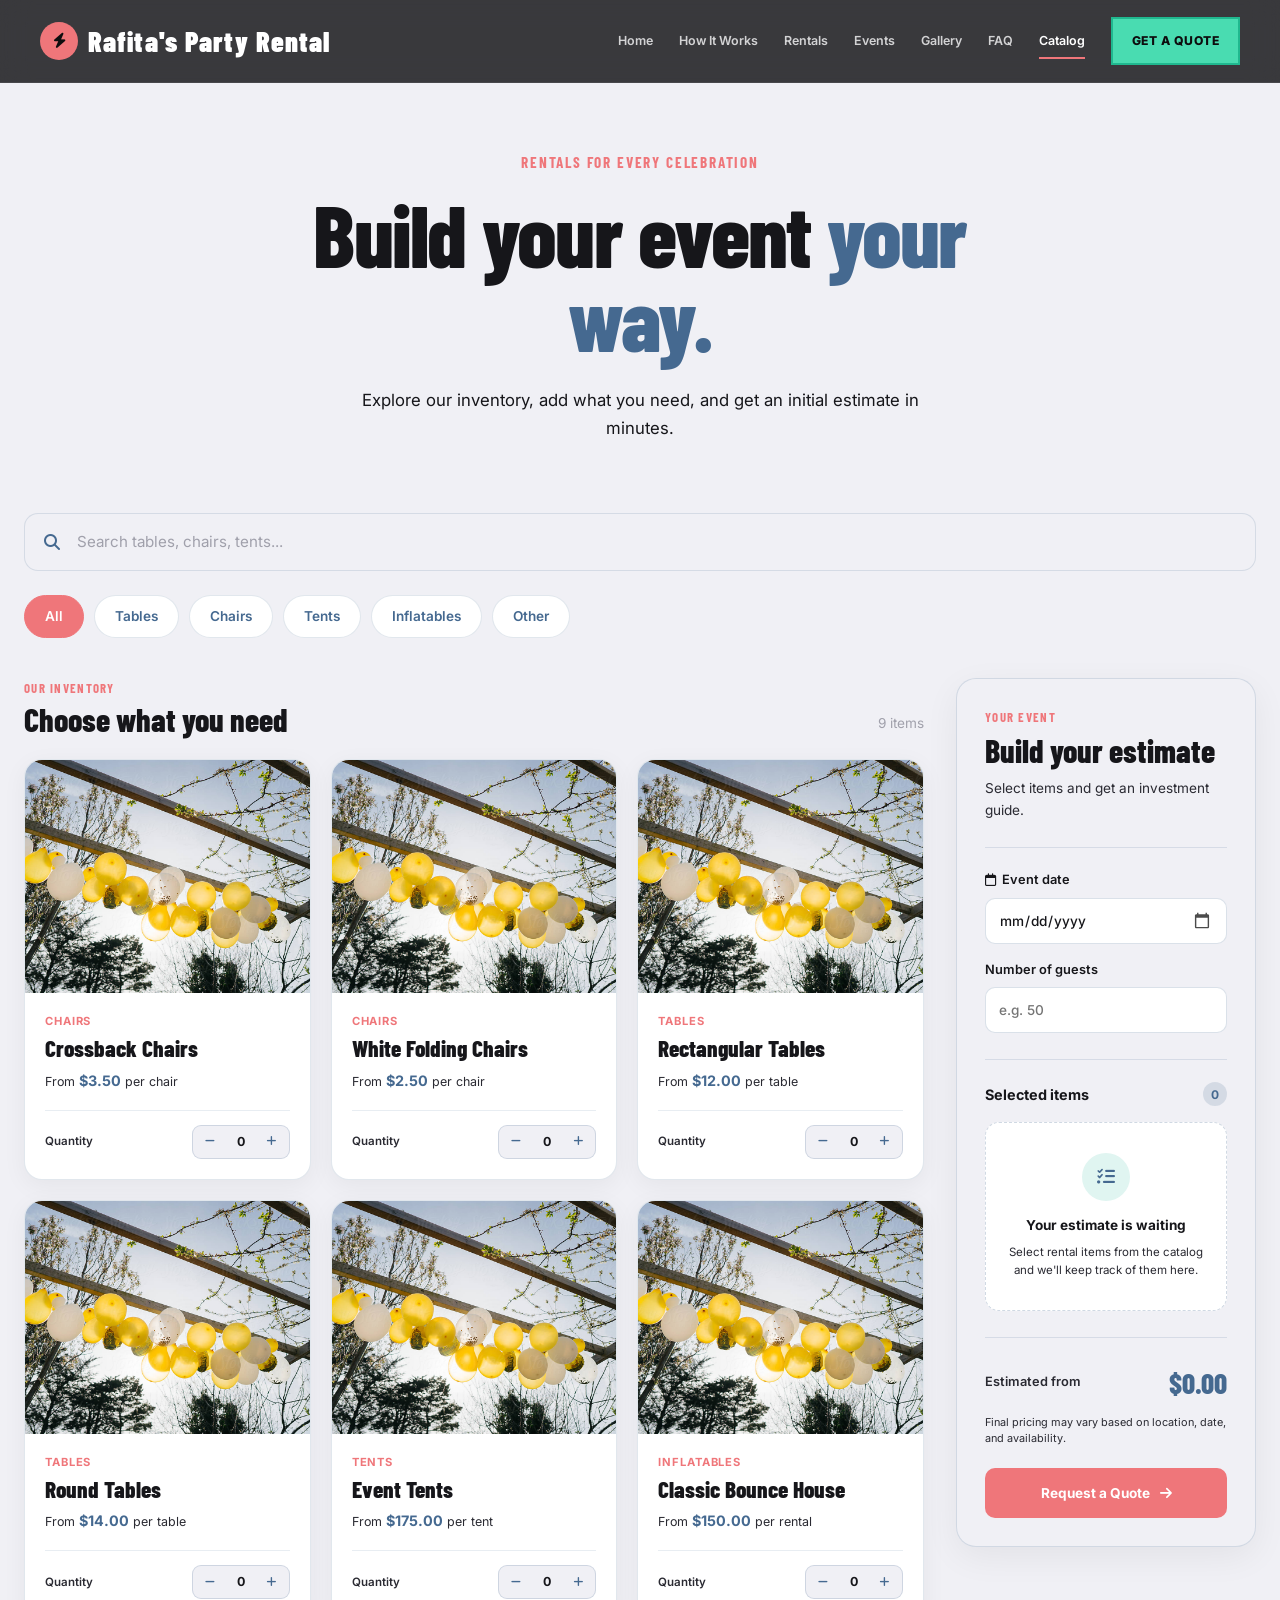
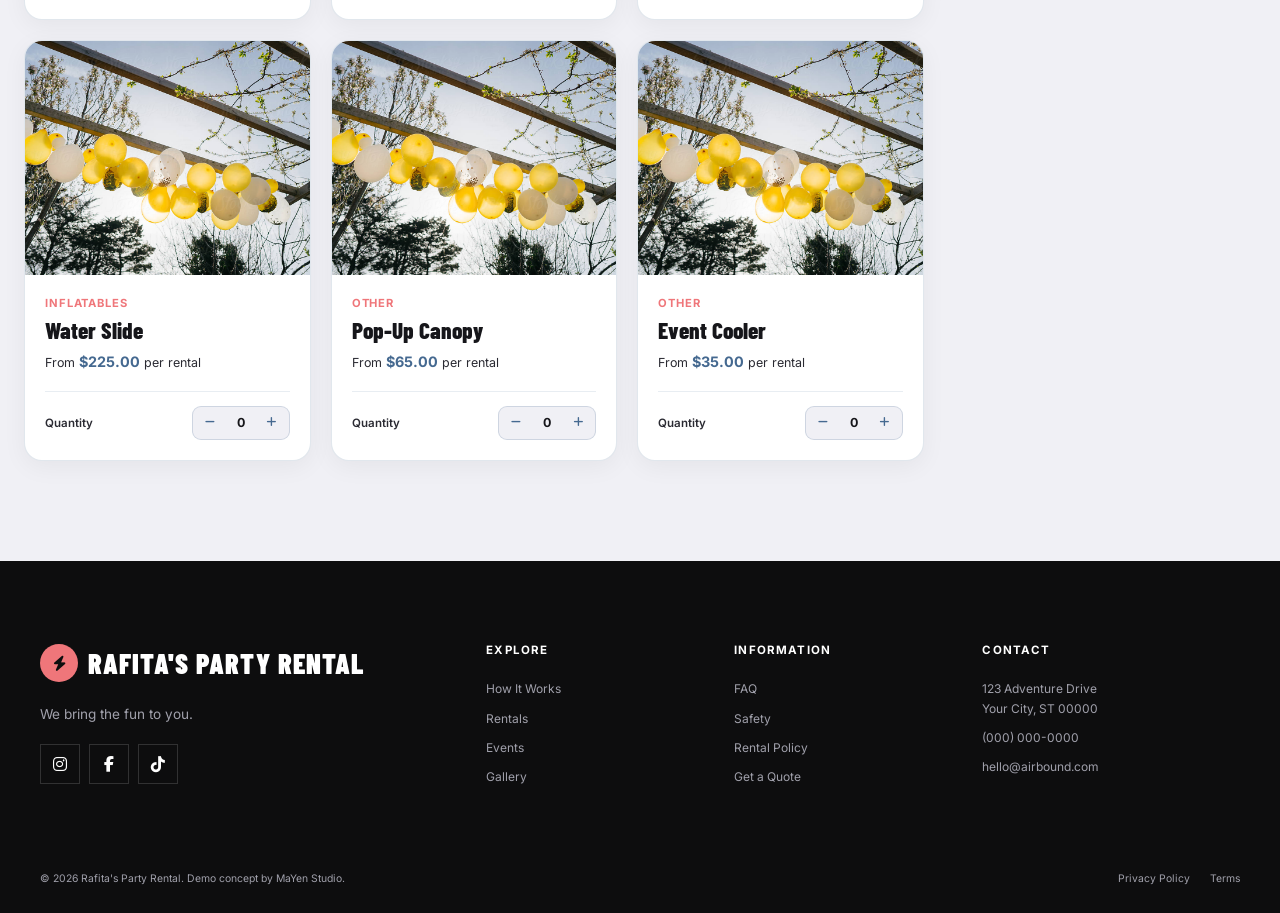
==== catalog.html @ 540e4ac9 "Agregado Paginas de productos" ====
<!DOCTYPE html>
<html lang="en">

<head>

    <meta charset="UTF-8">

    <meta
        name="viewport"
        content="width=device-width, initial-scale=1.0"
    >

    <meta
        name="description"
        content="Explore Rafita's Party Rental catalog of tables, chairs, tents, inflatables and more for your next event."
    >

    <title>Catalog | Rafita's Party Rental</title>


    <!-- ================================
         CSS
    ================================= -->

    <link
        rel="stylesheet"
        href="public/css/styles - copia (2).css"
    >


    <!-- ================================
         FONT AWESOME
    ================================= -->

    <link
        rel="stylesheet"
        href="https://cdnjs.cloudflare.com/ajax/libs/font-awesome/6.5.2/css/all.min.css"
    >


    <!-- ================================
         GOOGLE FONTS
    ================================= -->

    <link
        rel="preconnect"
        href="https://fonts.googleapis.com"
    >

    <link
        rel="preconnect"
        href="https://fonts.googleapis.com"
        crossorigin
    >

    <link
        href="https://fonts.googleapis.com/css2?family=Barlow+Condensed:wght@400;500;600;700;800;900&family=Inter:wght@400;500;600;700&display=swap"
        rel="stylesheet"
    >

    <link
        rel="icon"
        href="public/img/image.png"
        type="image/x-icon"
    >

</head>


<body>


    <!-- =====================================================
         NAVBAR
    ====================================================== -->

    <header
        class="navbar"
        id="navbar"
    >

        <div class="navbar-container">


            <!-- LOGO -->

            <a
                href="index.html"
                class="logo"
            >

                <span class="logo-icon">

                    <i class="fa-solid fa-bolt"></i>

                </span>

                <span class="logo-text">

                    Rafita's Party Rental

                </span>

            </a>


            <!-- DESKTOP NAVIGATION -->

            <nav class="desktop-nav">

                <a href="index.html#home">
                    Home
                </a>

                <a href="index.html#how-it-works">
                    How It Works
                </a>

                <a href="index.html#rentals">
                    Rentals
                </a>

                <a href="index.html#events">
                    Events
                </a>

                <a href="index.html#gallery">
                    Gallery
                </a>

                <a href="index.html#faq">
                    FAQ
                </a>

                <a
                    href="catalog.html"
                    class="active"
                >
                    Catalog
                </a>

                <a
                    href="index.html#quote"
                    class="nav-button"
                >
                    Get a Quote
                </a>

            </nav>


            <!-- MOBILE MENU BUTTON -->

            <button
                class="mobile-menu-button"
                id="mobile-menu-button"
                aria-label="Open menu"
                aria-expanded="false"
            >

                <i class="fa-solid fa-bars"></i>

            </button>

        </div>


        <!-- MOBILE NAVIGATION -->

        <nav
            class="mobile-nav"
            id="mobile-nav"
        >

            <a href="index.html#home">
                Home
            </a>

            <a href="index.html#how-it-works">
                How It Works
            </a>

            <a href="index.html#rentals">
                Rentals
            </a>

            <a href="index.html#events">
                Events
            </a>

            <a href="index.html#gallery">
                Gallery
            </a>

            <a href="index.html#faq">
                FAQ
            </a>

            <a
                href="catalog.html"
                class="active"
            >
                Catalog
            </a>

            <a
                href="index.html#quote"
                class="nav-button"
            >
                Get a Quote
            </a>

        </nav>

    </header>



    <!-- =====================================================
         MAIN CONTENT
    ====================================================== -->

    <main id="main-content">


        <!-- =================================================
             CATALOG
        ================================================== -->

        <section
            class="catalog-section"
            id="catalog"
        >

            <!-- =================================================
                CATALOG HERO
            ================================================== -->

            <div class="catalog-hero">

                <span class="catalog-eyebrow">
                    Rentals for every celebration
                </span>

                <h1>
                    Build your event
                    <em>your way.</em>
                </h1>

                <p>
                    Explore our inventory, add what you need,
                    and get an initial estimate in minutes.
                </p>

            </div>


            <!-- =================================================
                CATALOG CONTENT
            ================================================== -->

            <div class="catalog-container">
            <!-- =================================================
                CATALOG CONTROLS
            ================================================== -->

            <div class="catalog-controls">

                <!-- Search -->
                <div class="catalog-search">
                    <i class="fa-solid fa-magnifying-glass" aria-hidden="true"></i>

                    <input
                        type="search"
                        id="catalog-search"
                        placeholder="Search tables, chairs, tents..."
                        aria-label="Search rental items"
                    >
                </div>


                <!-- Categories -->
                <div class="catalog-categories" aria-label="Rental categories">

                    <button
                        type="button"
                        class="category-button active"
                        data-category="all"
                    >
                        All
                    </button>

                    <button
                        type="button"
                        class="category-button"
                        data-category="tables"
                    >
                        Tables
                    </button>

                    <button
                        type="button"
                        class="category-button"
                        data-category="chairs"
                    >
                        Chairs
                    </button>

                    <button
                        type="button"
                        class="category-button"
                        data-category="tents"
                    >
                        Tents
                    </button>

                    <button
                        type="button"
                        class="category-button"
                        data-category="inflatables"
                    >
                        Inflatables
                    </button>

                    <button
                        type="button"
                        class="category-button"
                        data-category="other"
                    >
                        Other
                    </button>

                </div>

            </div>

            <!-- =================================================
                CATALOG LAYOUT
            ================================================== -->

            <div class="catalog-layout">

                <!-- Product Area -->
                <div class="catalog-products">

                    <div class="products-header">
                        <div>
                            <span class="products-eyebrow">Our inventory</span>
                            <h2>Choose what you need</h2>
                        </div>

                        <span class="products-count">12 items</span>
                    </div>


                    <div class="products-grid" id="products-grid">

                    </div>

                </div>


                <!-- Estimate Panel -->
                <aside class="estimate-panel">

                    <div class="estimate-header">
                        <span class="estimate-eyebrow">Your event</span>

                        <h2>Build your estimate</h2>

                        <p>
                            Select items and get an investment guide.
                        </p>
                    </div>


                    <!-- Event Details -->
                    <div class="estimate-details">

                        <div class="estimate-field">

                            <label for="event-date">
                                <i class="fa-regular fa-calendar" aria-hidden="true"></i>
                                Event date
                            </label>

                            <input
                                type="date"
                                id="event-date"
                                name="event-date"
                            >

                        </div>


                        <div class="estimate-field">

                            <label for="guest-count">
                                Number of guests
                            </label>

                            <input
                                type="number"
                                id="guest-count"
                                name="guest-count"
                                min="1"
                                placeholder="e.g. 50"
                            >

                        </div>

                    </div>


                    <!-- Selected Items -->
                    <div class="estimate-items">

                        <div class="estimate-items-header">
                            <h3>Selected items</h3>
                            <span>0</span>
                        </div>

                        <div class="empty-estimate">

                            <div class="empty-estimate-icon">
                                <i
                                    class="fa-solid fa-list-check"
                                    aria-hidden="true"
                                ></i>
                            </div>

                            <p>Your estimate is waiting</p>

                            <span>
                                Select rental items from the catalog
                                and we'll keep track of them here.
                            </span>

                        </div>

                    </div>


                    <!-- Estimate Total -->
                    <div class="estimate-total">

                        <div class="estimate-total-row">
                            <span>Estimated from</span>
                            <strong>$0.00</strong>
                        </div>

                        <p>
                            Final pricing may vary based on location,
                            date, and availability.
                        </p>

                    </div>


                    <button type="button" class="estimate-button">
                        Request a Quote
                        <i
                            class="fa-solid fa-arrow-right"
                            aria-hidden="true"
                        ></i>
                    </button>

                </aside>

            </div>





            </div>

        </section>


    </main>



    <!-- =====================================================
         FOOTER
    ====================================================== -->

    <footer class="footer">

        <div class="container">


            <div class="footer-grid">


                <!-- BRAND -->

                <div class="footer-brand">

                    <a
                        href="index.html"
                        class="logo"
                    >

                        <span class="logo-icon">

                            <i class="fa-solid fa-bolt"></i>

                        </span>

                        <span class="logo-text">

                            RAFITA'S PARTY RENTAL

                        </span>

                    </a>


                    <p>
                        We bring the fun to you.
                    </p>


                    <div class="social-links">

                        <a
                            href="#"
                            aria-label="Instagram"
                        >

                            <i class="fa-brands fa-instagram"></i>

                        </a>


                        <a
                            href="#"
                            aria-label="Facebook"
                        >

                            <i class="fa-brands fa-facebook-f"></i>

                        </a>


                        <a
                            href="#"
                            aria-label="TikTok"
                        >

                            <i class="fa-brands fa-tiktok"></i>

                        </a>

                    </div>

                </div>



                <!-- EXPLORE -->

                <div class="footer-column">

                    <h3>
                        Explore
                    </h3>


                    <a href="index.html#how-it-works">
                        How It Works
                    </a>

                    <a href="index.html#rentals">
                        Rentals
                    </a>

                    <a href="index.html#events">
                        Events
                    </a>

                    <a href="index.html#gallery">
                        Gallery
                    </a>

                </div>



                <!-- INFORMATION -->

                <div class="footer-column">

                    <h3>
                        Information
                    </h3>


                    <a href="index.html#faq">
                        FAQ
                    </a>

                    <a href="#">
                        Safety
                    </a>

                    <a href="#">
                        Rental Policy
                    </a>

                    <a href="index.html#quote">
                        Get a Quote
                    </a>

                </div>



                <!-- CONTACT -->

                <div class="footer-column">

                    <h3>
                        Contact
                    </h3>


                    <p>
                        123 Adventure Drive
                        <br>
                        Your City, ST 00000
                    </p>


                    <p>
                        (000) 000-0000
                    </p>


                    <p>
                        hello@airbound.com
                    </p>

                </div>

            </div>



            <!-- FOOTER BOTTOM -->

            <div class="footer-bottom">

                <p>
                    © 2026 Rafita's Party Rental.
                    Demo concept by MaYen Studio.
                </p>


                <div>

                    <a href="#">
                        Privacy Policy
                    </a>

                    <a href="#">
                        Terms
                    </a>

                </div>

            </div>

        </div>

    </footer>



    <!-- =====================================================
         SCROLL TO TOP
    ====================================================== -->

    <button
        class="scroll-to-top"
        id="scroll-to-top"
        aria-label="Scroll to top"
    >

        <i class="fa-solid fa-arrow-up"></i>

    </button>



    <!-- ================================
         JAVASCRIPT
    ================================= -->

    <script src="public/js/script.js"></script>
    <script src="public/js/products.js"></script>
    <script src="public/js/catalog.js"></script>

</body>

</html>
---- public/css/styles - copia (2).css ----
/* =========================================================
   AIRBOUND — TRAMPOLINE RENTALS
   Main Stylesheet
========================================================= */


/* =========================================================
   VARIABLES
========================================================= */

:root {
    /* =====================================================
       BRAND COLORS
       ===================================================== */
    --coral: #EF767A;
    --blue: #456990;
    --mint: #E0F5F1;
    --green: #49DCB1;
    --yellow: #EEB868;


    /* =====================================================
       BRAND DARK VARIANTS
       ===================================================== */
    --coral-dark: #D95F64;
    --blue-dark: #355574;
    --mint-dark: #BFE5DE;
    --green-dark: #20B88F;
    --yellow-dark: #C99243;


    /* =====================================================
       SOFT / SURFACE COLORS
       ===================================================== */
    --coral-soft: rgba(239, 118, 122, 0.12);
    --blue-soft: rgba(69, 105, 144, 0.16);
    --mint-soft: rgba(224, 245, 241, 0.12);
    --green-soft: rgba(73, 220, 177, 0.12);
    --yellow-soft: rgba(238, 184, 104, 0.12);


    /* =====================================================
       NEUTRALS & BACKGROUNDS
       ===================================================== */
    --black: #0D0D0E;
    --dark: #16161A;
    --dark-soft: #222228;

    --white: #FFFFFF;
    --off-white: #F0F0F5;

    --gray-light: #2A2A32;
    --gray: #A0A0AB;
    --gray-dark: #C4C4CD;


    /* =====================================================
       SEMANTIC ASSIGNMENTS
       ===================================================== */
    --accent: var(--coral);
    --secondary: var(--blue);
    --highlight: var(--green);
    --decorative: var(--yellow);


    /* =====================================================
       UI STRUCTURE
       ===================================================== */
    --border: #2A2A32;
    --container: 1200px;
    --transition: 0.3s ease;
}

/* =========================================================
   RESET
========================================================= */

* {
    margin: 0;
    padding: 0;
    box-sizing: border-box;
}

html {
    scroll-behavior: smooth;

    scroll-padding-top: 90px;
}

body {
    font-family: "Inter", sans-serif;

    background: var(--white);
    color: var(--black);

    line-height: 1.6;

    overflow-x: hidden;
}

body.menu-open {
    overflow: hidden;
}

img {
    display: block;

    width: 100%;
}

a {
    color: inherit;

    text-decoration: none;
}

button {
    font: inherit;
}

ul {
    list-style: none;
}


/* =========================================================
   GLOBAL
========================================================= */

.container {
    width: min(
        calc(100% - 40px),
        var(--container)
    );

    margin: 0 auto;
}

.section {
    padding: 120px 0;
}

.section-eyebrow {
    display: inline-flex;

    align-items: center;

    gap: 8px;

    margin-bottom: 18px;

    color: var(--green-dark);

    font-size: 0.72rem;

    font-weight: 800;

    letter-spacing: 0.16em;

    text-transform: uppercase;
}

.section-eyebrow i {
    font-size: 0.8rem;
}

.section-heading {
    max-width: 720px;

    margin: 0 auto 70px;

    text-align: center;
}

.section-heading h2,
.intro-content h2,
.events-content h2 {
    font-family: "Barlow Condensed", sans-serif;

    font-size: clamp(
        3.4rem,
        7vw,
        6rem
    );

    font-weight: 900;

    line-height: 0.88;

    letter-spacing: -0.025em;

    text-transform: uppercase;
}

.section-heading h2 span,
.intro-content h2 span,
.events-content h2 span {
    color: var(--accent-dark);
}

.section-heading p {
    max-width: 550px;

    margin: 25px auto 0;

    color: var(--gray);

    font-size: 1rem;
}


/* =========================================================
   BUTTONS
========================================================= */

.primary-button,
.secondary-button,
.nav-button {

    display: inline-flex;

    align-items: center;

    justify-content: center;

    gap: 12px;

    padding: 15px 23px;

    font-size: 0.76rem;

    font-weight: 800;

    letter-spacing: 0.04em;

    text-transform: uppercase;

    transition:
        transform var(--transition),
        background var(--transition),
        color var(--transition),
        border-color var(--transition);
}

.primary-button {

    background: var(--accent);

    color: var(--black);

    border: 2px solid var(--accent);
}

.primary-button:hover {

    background: var(--white);

    border-color: var(--white);

    transform: translateY(-3px);
}

.secondary-button {

    border: 2px solid rgba(
        255,
        255,
        255,
        0.55
    );

    color: var(--white);
}

.secondary-button:hover {

    background: var(--white);

    border-color: var(--white);

    color: var(--black);
}


/* =========================================================
   NAVBAR
========================================================= */

.navbar {

    position: fixed;

    top: 0;
    left: 0;

    width: 100%;

    z-index: 1000;

    background: rgba(
        16,
        16,
        20,
        0.82
    );

    backdrop-filter: blur(15px);

    border-bottom: 1px solid rgba(
        255,
        255,
        255,
        0.08
    );

    transition:
        background var(--transition),
        box-shadow var(--transition);
}

.navbar.scrolled {

    background: rgba(
        16,
        16,
        20,
        0.98
    );

    box-shadow:
        0 12px 35px rgba(
            0,
            0,
            0,
            0.2
        );
}

.navbar-container {

    width: min(
        calc(100% - 40px),
        var(--container)
    );

    min-height: 82px;

    margin: 0 auto;

    display: flex;

    align-items: center;

    justify-content: space-between;
}


/* Logo */

.logo {

    display: inline-flex;

    align-items: center;

    gap: 10px;

    color: var(--white);
}

.logo-icon {

    width: 38px;
    height: 38px;

    display: grid;

    place-items: center;

    background: var(--accent);

    color: var(--black);

    border-radius: 50%;

    font-size: 0.95rem;
}

.logo-text {

    font-family: "Barlow Condensed", sans-serif;

    font-size: 1.75rem;

    font-weight: 900;

    letter-spacing: 0.04em;
}


/* Desktop navigation */

.desktop-nav {

    display: flex;

    align-items: center;

    gap: 26px;
}

.desktop-nav > a:not(.nav-button) {

    position: relative;

    color: rgba(
        255,
        255,
        255,
        0.78
    );

    font-size: 0.78rem;

    font-weight: 600;

    transition: color var(--transition);
}

.desktop-nav > a:not(.nav-button)::after {

    content: "";

    position: absolute;

    left: 0;
    bottom: -8px;

    width: 0;
    height: 2px;

    background: var(--accent);

    transition: width var(--transition);
}

.desktop-nav > a:not(.nav-button):hover {

    color: var(--white);
}

.desktop-nav > a:not(.nav-button):hover::after {

    width: 100%;
}


/* Active navigation */

.desktop-nav > a.active:not(.nav-button) {

    color: var(--white);
}

.desktop-nav > a.active:not(.nav-button)::after {

    width: 100%;
}


/* Nav CTA */

.nav-button {

    padding: 12px 19px;

    background: var(--green);

    color: var(--black);

    border: 2px solid var(--green-dark);
}

.nav-button:hover {

    background: var(--white);

    border-color: var(--white);

    transform: translateY(-2px);
}


/* Mobile menu */

.mobile-menu-button {

    display: none;

    width: 44px;
    height: 44px;

    place-items: center;

    background: transparent;

    border: 1px solid rgba(
        255,
        255,
        255,
        0.2
    );

    color: var(--white);

    cursor: pointer;
}

.mobile-nav {

    display: none;
}


/* =========================================================
   HERO
========================================================= */

.hero {

    position: relative;

    min-height: 100vh;

    display: flex;

    align-items: center;

    background-image:
        url("../img/back.jpeg");

    background-size: cover;

    background-position: center;

    color: var(--white);

    overflow: hidden;
}

.hero-overlay {

    position: absolute;

    inset: 0;

    background:
        linear-gradient(
            90deg,
            rgba(0, 0, 0, 0.86) 0%,
            rgba(0, 0, 0, 0.62) 42%,
            rgba(0, 0, 0, 0.12) 100%
        );
}

.hero-content {

    position: relative;

    z-index: 2;

    width: min(
        calc(100% - 40px),
        var(--container)
    );

    margin: 0 auto;

    padding-top: 90px;
}

.hero-content .section-eyebrow {

    color: var(--yellow);
}

.hero-content h1 {

    max-width: 900px;

    font-family:
        "Barlow Condensed",
        sans-serif;

    font-size: clamp(
        5rem,
        11vw,
        10rem
    );

    font-weight: 900;

    line-height: 0.78;

    letter-spacing: -0.035em;

    text-transform: uppercase;
}

.hero-content h1 span {

    display: block;

    color: var(--yellow);
}

.hero-content > p {

    max-width: 590px;

    margin: 32px 0;

    color: rgba(
        255,
        255,
        255,
        0.82
    );

    font-size: 1.08rem;
}

.hero-buttons {

    display: flex;

    flex-wrap: wrap;

    gap: 14px;
}

.hero-trust {

    margin-top: 55px;

    display: flex;

    flex-wrap: wrap;

    gap: 25px;
}

.hero-trust div {

    display: flex;

    align-items: center;

    gap: 9px;

    color: rgba(
        255,
        255,
        255,
        0.7
    );

    font-size: 0.72rem;

    font-weight: 600;

    text-transform: uppercase;

    letter-spacing: 0.04em;
}

.hero-trust i {

    color: var(--accent);

    font-size: 0.9rem;
}

.hero-scroll {

    position: absolute;

    right: 35px;
    bottom: 35px;

    z-index: 2;

    display: flex;

    align-items: center;

    gap: 12px;

    color: rgba(
        255,
        255,
        255,
        0.6
    );

    font-size: 0.65rem;

    font-weight: 700;

    letter-spacing: 0.1em;

    text-transform: uppercase;

    writing-mode: vertical-rl;
}

.hero-scroll i {

    color: var(--accent);
}


/* =========================================================
   INTRO
========================================================= */

.intro {

    background: var(--white);

    color: var(--black);
}

.intro h2 span {

    color: var(--coral);
}

.intro-content {

    max-width: 900px;

    margin: 0 auto;

    text-align: center;
}

.intro-content .section-eyebrow {

    color: var(--blue);
}

.intro-content h2 {

    font-size: clamp(
        3.4rem,
        7vw,
        6.5rem
    );
}

.intro-content p {

    max-width: 650px;

    margin: 30px auto 0;

    color: var(--dark);


    font-size: 1rem;
}

.intro-stats {

    margin-top: 85px;

    display: grid;

    grid-template-columns:
        repeat(4, 1fr);

    border-top: 1px solid var(--border);

    border-bottom: 1px solid var(--border);
}

.intro-stat {

    min-height: 150px;

    padding: 30px;

    display: flex;

    flex-direction: column;

    justify-content: center;

    gap: 7px;

    border-right: 1px solid var(--border);
}

.intro-stat:last-child {

    border-right: none;
}

.intro-stat strong {

    font-family:
        "Barlow Condensed",
        sans-serif;

    color: var(--blue);

    font-size: 2.5rem;

    line-height: 1;
}

.intro-stat span {

    color: var(--gray);

    font-size: 0.75rem;

    font-weight: 600;

    text-transform: uppercase;

    letter-spacing: 0.04em;
}


/* =========================================================
   HOW IT WORKS
========================================================= */

.how-it-works {

    background: var(--off-white);
    color: var(--black);
}

.how-it-works .section-eyebrow {
    color: var(--green);
    font-weight: 800;
}

.how-it-works .section-heading h2 {
    color: var(--black);
}

.how-it-works .section-heading h2 span {
    color: var(--coral);
}

.how-it-works .section-heading > p {
    color: var(--dark);
}

.steps-grid {

    display: grid;

    grid-template-columns:
        repeat(4, 1fr);

    gap: 1px;

    background: var(--border);

    border: 1px solid var(--border);
}

.step-card {

    position: relative;

    min-height: 330px;

    padding: 35px;

    background: var(--white);
    color: var(--black);

    transition:
        background var(--transition),
        transform var(--transition);
}

.step-card:hover {

    background: var(--yellow-soft);

    color: var(--white);
    border-color: var(--yellow);
    transform: translateY(-5px);

    z-index: 2;
}

.step-number {

    position: absolute;

    top: 25px;
    right: 25px;

    color: var(--green);

    font-family:
        "Barlow Condensed",
        sans-serif;

    font-size: 2.5rem;

    font-weight: 800;

    transition: color var(--transition);
}

.step-card:hover .step-number {

    color: var(--yellow-dark);
}

.step-icon {

    width: 55px;
    height: 55px;

    margin-bottom: 45px;

    display: grid;

    place-items: center;

    background: var(--green-soft);

    color: var(--cyan);
    border: 1px solid var(--green-dark);

    font-size: 1.1rem;

    transition:
        background var(--transition),
        color var(--transition);
}

.step-card:hover .step-icon {
    background: var(--yellow-soft);
    color: var(--white);
    border-color: var(--yellow);
}

.step-card:nth-child(2) .step-icon {
    color: var(--black);
}

.step-card:nth-child(2):hover .step-icon {
    background: var(--yellow-soft);
    color: var(--white);
    border-color: var(--yellow);
}

.step-card:nth-child(3) .step-icon {
    color: var(--black);
}

.step-card:nth-child(3):hover .step-icon {
    background: var(--yellow-soft);
    color: var(--white);
    border-color: var(--yellow);
}

.step-card:nth-child(4) .step-icon {
    color: var(--pink);
}

.step-card:nth-child(4):hover .step-icon {
    background: var(--yellow-soft);
    color: var(--white);
    border-color: var(--yellow);
}

.step-card h3 {

    margin-bottom: 12px;

    font-family:
        "Barlow Condensed",
        sans-serif;

    font-size: 1.8rem;

    line-height: 1;

    text-transform: uppercase;
    color: var(--black);
}

.step-card p {

    color: var(--dark);

    font-size: 0.83rem;

    transition: color var(--transition);
}

.step-card:hover h3 {

    color: var(--yellow);
}



.step-card:hover p {

    color: rgba(
        255,
        255,
        255,
        0.65
    );
}


/* =========================================================
   RENTALS
========================================================= */

.rentals {

    background: var(--white);
    color: var(--black);
}


.rentals .section-eyebrow {
    color: var(--yellow);
}

.rentals .section-heading > p {
    color: var(--dark);
}

.rentals-grid {

    display: grid;

    grid-template-columns:
        repeat(3, 1fr);

    gap: 20px;
}

.rentals .section-heading h2 {
    color: var(--black);
}

.rentals .section-heading h2 span {
    color: var(--yellow);
}

.rental-card {

    background: var(--gray-light);

    border: 1px solid var(--border);
    color: var(--white);
    transition:
        transform var(--transition),
        box-shadow var(--transition);
}

.rental-card:hover {
    border-color: var(--yellow);

    transform: translateY(-8px);

    box-shadow:
        0 20px 50px rgba(
            0,
            0,
            0,
            0.1
        );
}

.rental-image {

    position: relative;

    overflow: hidden;
}

.rental-image img {

    aspect-ratio: 4 / 3;

    object-fit: cover;

    transition:
        transform 0.7s ease;
}

.rental-card:hover .rental-image img {

    transform: scale(1.05);
}

.rental-tag {

    position: absolute;

    top: 15px;
    left: 15px;

    padding: 7px 10px;

    background: var(--yellow);

    color: var(--black);

    font-size: 0.62rem;

    font-weight: 800;

    letter-spacing: 0.08em;
}

.rentals .rental-price strong {
    color: var(--yellow-dark);
}

.rentals .rental-price span,
.rentals .rental-price small {
    color: var(--gray);
}

.rental-content {

    padding: 28px;
}

.rental-type {

    color: var(--green);

    font-size: 0.62rem;

    font-weight: 800;

    letter-spacing: 0.1em;
}

.rental-content h3 {

    margin: 8px 0 12px;

    font-family:
        "Barlow Condensed",
        sans-serif;

    font-size: 2.5rem;

    line-height: 0.9;

    text-transform: uppercase;
    color: var(--white);
}

.rental-content > p {

    min-height: 70px;

    color: var(--grey-dark);

    font-size: 0.82rem;
}

.rental-bottom {

    margin-top: 25px;

    padding-top: 20px;

    display: flex;

    align-items: flex-end;

    justify-content: space-between;

    gap: 15px;

    border-top: 1px solid var(--border);
}

.rental-price {

    display: flex;

    flex-direction: column;
}

.rental-price span {

    color: var(--grey);
    font-size: 0.6rem;
}

.rental-price strong {

    font-family:
        "Barlow Condensed",
        sans-serif;

    font-size: 2.5rem;

    line-height: 0.9;
    color: var(--yellow);
}

.rental-price small {

    color: var(--gray);

    font-size: 0.65rem;
}

.rental-bottom > a {

    display: inline-flex;

    align-items: center;

    gap: 7px;

    color: var(--cyan);

    font-size: 0.67rem;

    font-weight: 800;

    text-transform: uppercase;
}

.rental-bottom > a:hover {

    color: var(--yellow);
}

.rentals-note {

    margin-top: 25px;

    display: flex;

    align-items: flex-start;

    justify-content: center;

    gap: 10px;

    color: var(--gray-dark);

    text-align: center;

    font-size: 0.72rem;
}

.rentals-note i {

    margin-top: 4px;

    color: var(--coral);
}

.rentals-note p {
    color: var(--dark);
    max-width: 600px;
}

/* =========================================================
   EVENTS
========================================================= */

.events {

    background: var(--dark);

    color: var(--white);
}

.events-grid {

    display: grid;

    grid-template-columns:
        0.8fr 1.2fr;

    gap: 100px;

    align-items: center;
}

.events-content h2 {

    max-width: 600px;
}

.events-content h2 span {
    color: var(--green);
}

.events-content .section-eyebrow {

    color: var(--cyan);
}

.events-content .primary-button {
    background: var(--yellow);
    color: var(--black);
}

.events-content .primary-button:hover {
    background: var(--yellow-dark);
    color: var(--white);
}

.events-content > p {

    max-width: 500px;

    margin: 30px 0;

    color: var(--gray-dark);

    font-size: 0.95rem;
}

.event-types {

    display: grid;

    grid-template-columns:
        repeat(2, 1fr);

    gap: 1px;

    background: rgba(
        255,
        255,
        255,
        0.12
    );
}

.event-card {

    min-height: 170px;

    padding: 28px;

    display: flex;

    align-items: flex-start;

    gap: 20px;

    background: var(--dark-soft);
    color: var(--green-dark);
    border: 1px solid var(--border);

    transition:
        background var(--transition);
}

.event-card:hover {

    background: var(--cyan);
    transform: translateY(-4px);
    color: red;
}

.event-card:hover h3,
.event-card:hover p,
.event-card:hover > i {

    color: var(--black);
}

.event-card > i {

    width: 40px;

    color: var(--cyan);

    font-size: 1.2rem;
}

.event-card h3 {

    margin-bottom: 7px;

    font-family:
        "Barlow Condensed",
        sans-serif;

    font-size: 1.55rem;

    line-height: 1;
    color: var(--white);
    text-transform: uppercase;
}

.event-card p {

    color: var(--gray-dark);
    font-size: 0.72rem;
}


/* =========================================================
   WHY US
========================================================= */

.why-us {

    background: var(--black);
    color: var(--white);
}

.why-us .section-eyebrow {
    color: var(--pink);
}

.why-us .section-heading h2 {
    color: var(--white);
}

.why-us .section-heading h2 span {
    color: var(--green);
}

.why-us .section-heading > p {
    color: var(--gray-dark);
}

.benefits-grid {

    display: grid;

    grid-template-columns:
        repeat(4, 1fr);

    gap: 18px;
}

.benefit-card {

    padding: 35px 28px;

    background: var(--dark-soft);

    color: var(--white);

    border: 1px solid var(--border);

    transition:
        transform var(--transition),
        box-shadow var(--transition);
}

.benefit-card:hover {

    transform: translateY(-6px);

    box-shadow:
        0 15px 35px rgba(
            0,
            0,
            0,
            0.07
        );

        border-color: var(--pink-dark);
    transform: translateY(-5px);
}

.benefit-icon {

    width: 50px;
    height: 50px;

    margin-bottom: 35px;

    display: grid;

    place-items: center;

    background: var(--pink-soft);

    color: var(--pink);
    border: 1px solid var(--pink-dark);
}

.benefit-card h3 {

    margin-bottom: 10px;

    font-family:
        "Barlow Condensed",
        sans-serif;

    font-size: 1.7rem;

    line-height: 1;

    text-transform: uppercase;
    color: var(--white);
}

.benefit-card p {

    color: var(--gray-dark);

    font-size: 0.8rem;
}


/* =========================================================
   GALLERY
========================================================= */

.gallery {

    background: var(--dark);
    color: var(--white);
}

.gallery-grid {

    display: grid;

    grid-template-columns:
        repeat(4, 1fr);

    grid-auto-rows: 240px;

    gap: 10px;
}

.gallery-item {

    position: relative;

    overflow: hidden;

    background: var(--gray-light);
}

.gallery-item img {

    width: 100%;
    height: 100%;

    object-fit: cover;

    transition:
        transform 0.6s ease;
}

.gallery-item:hover img {

    transform: scale(1.06);
}

.gallery-large {

    grid-column: span 2;

    grid-row: span 2;
}

.gallery-wide {

    grid-column: span 2;
}

/* =========================================================
   GALLERY
   ========================================================= */

.gallery {
    background: var(--dark);
    color: var(--white);
}

.gallery .section-eyebrow {
    color: var(--green);
}

.gallery .section-heading h2 {
    color: var(--white);
}

.gallery .section-heading h2 span {
    color: var(--green);
}

.gallery .gallery-item {
    background: var(--dark-soft);
    border: 1px solid var(--border);
}

.gallery .gallery-item:hover {
    border-color: var(--pink);
    transform: translateY(-3px);
}
/* =========================================================
   FAQ
========================================================= */

.faq {

    background: var(--pink-soft);
}

.faq-grid {

    display: grid;

    grid-template-columns:
        0.75fr 1.25fr;

    gap: 100px;
}

.faq-heading h2 {

    font-family:
        "Barlow Condensed",
        sans-serif;

    font-size: clamp(
        3.5rem,
        6vw,
        5.5rem
    );

    font-weight: 900;

    line-height: 0.88;

    text-transform: uppercase;
}

.faq-heading h2 span {

    color: var(--cyan-dark);
}

.faq-heading p {

    max-width: 350px;

    margin-top: 25px;

    color: var(--gray);

    font-size: 0.9rem;
}

.faq-list {

    border-top: 1px solid var(--border);
}

.faq-item {

    border-bottom: 1px solid var(--border);
}

.faq-question {

    width: 100%;

    padding: 25px 0;

    display: flex;

    align-items: center;

    justify-content: space-between;

    gap: 20px;

    background: transparent;

    border: none;

    color: var(--black);

    text-align: left;

    cursor: pointer;
}

.faq-question span {

    font-size: 0.9rem;

    font-weight: 700;
}

.faq-question i {

    transition:
        transform var(--transition),
        color var(--transition);
}

.faq-item.active
.faq-question i {

    color: var(--pink);

    transform: rotate(45deg);
}

.faq-answer {

    max-height: 0;

    overflow: hidden;

    transition:
        max-height 0.4s ease;
}

.faq-answer p {

    padding:
        0 40px 25px 0;

    color: var(--gray);

    font-size: 0.82rem;
}
/* =========================================================
   FAQ
   ========================================================= */

.faq {
    background: var(--black);
    color: var(--white);
}

.faq .section-eyebrow {
    color: var(--pink);
}

.faq .faq-heading h2 {
    color: var(--white);
}

.faq .faq-heading h2 span {
    color: var(--green);
}

.faq .faq-heading > p {
    color: var(--gray-dark);
}

.faq .faq-item {
    background: var(--dark-soft);
    border-radius: 10px;
    overflow: hidden;
    border: 1px solid var(--border);
}

.faq .faq-question {
    color: var(--white);
    padding: 20px 24px
}

.faq .faq-question i {
    color: var(--cyan);
}

.faq .faq-answer {
    color: var(--gray-dark);
    padding: 0 24px 2px;
}

.faq .faq-item:hover {
    border-color: var(--pink-dark);
}

.faq .faq-item.active {
    border-color: var(--pink);
}

/* =========================================================
   BOOKING CTA
========================================================= */

.booking-cta {

    position: relative;

    min-height: 600px;

    display: flex;

    align-items: center;

    justify-content: center;

    background-image:
        url("../img/entrega.jpg");

    background-size: cover;

    background-position: center;

    color: var(--white);

    text-align: center;
}

.booking-overlay {

    position: absolute;

    inset: 0;

    background:
        linear-gradient(
            rgba(0, 0, 0, 0.75),
            rgba(0, 0, 0, 0.72)
        );
}

.booking-content {

    position: relative;

    z-index: 2;

    width: min(
        calc(100% - 40px),
        850px
    );
}

.booking-content .section-eyebrow {

    color: var(--yellow);
}

.booking-content h2 {

    font-family:
        "Barlow Condensed",
        sans-serif;

    font-size: clamp(
        4.5rem,
        10vw,
        9rem
    );

    font-weight: 900;

    line-height: 0.78;

    text-transform: uppercase;
}

.booking-content h2 span {

    color: var(--yellow);
}

.booking-content p {

    max-width: 550px;

    margin: 30px auto;

    color: var(--off-white);
}

.booking-content .primary-button {
    background: var(--yellow);
    color: var(--black);
    margin: 0 auto;
}

.booking-cta .primary-button:hover {
    background: var(--yellow-dark);
    color: var(--black);
}




/* =========================================================
   FOOTER
========================================================= */

.footer {

    padding: 80px 0 25px;

    background: var(--black);

    color: var(--white);
}

.footer-grid {

    display: grid;

    grid-template-columns:
        2fr 1fr 1fr 1.3fr;

    gap: 50px;

    padding-bottom: 60px;

    border-bottom:
        1px solid va(--border);
}

.footer-brand > p {

    margin: 18px 0;

    color: var(--gray);

    font-size: 0.85rem;
}

.social-links {

    display: flex;

    gap: 9px;
}

.social-links a {

    width: 40px;
    height: 40px;

    display: grid;

    place-items: center;

    border:
        1px solid rgba(
            255,
            255,
            255,
            0.15
        );

    color: var(--white);

    transition:
        background var(--transition),
        color var(--transition);
}

.social-links a:hover {

    background: var(--yellow);

    color: var(--black);
}

.footer-column {

    display: flex;

    flex-direction: column;

    gap: 10px;
}

.footer-column h3 {

    margin-bottom: 10px;

    font-size: 0.72rem;

    letter-spacing: 0.1em;

    text-transform: uppercase;
}

.footer-column a,
.footer-column p {

    color: var(--gray);

    font-size: 0.75rem;

    transition:
        color var(--transition);
}

.footer-column a:hover {

    color: var(--cyan);
}

.footer-bottom {

    padding-top: 25px;

    display: flex;

    align-items: center;

    justify-content: space-between;

    gap: 20px;

    color: var(--gray);

    font-size: 0.65rem;
}

.footer-bottom div {

    display: flex;

    gap: 20px;
}

.footer-bottom a:hover {

    color: var(--yellow);
}


/* =========================================================
   SCROLL TO TOP
========================================================= */

.scroll-to-top {

    position: fixed;

    right: 25px;
    bottom: 25px;

    width: 48px;
    height: 48px;

    display: grid;

    place-items: center;

    background: var(--accent);

    color: var(--black);

    border: none;

    cursor: pointer;

    opacity: 0;

    visibility: hidden;

    transform: translateY(15px);

    transition:
        opacity var(--transition),
        visibility var(--transition),
        transform var(--transition),
        background var(--transition);
    
    z-index: 900;
}

.scroll-to-top.visible {

    opacity: 1;

    visibility: visible;

    transform: translateY(0);
}

.scroll-to-top:hover {

    background: var(--black);

    color: var(--accent);
}


/* =========================================================
   SCROLL REVEAL
========================================================= */

.reveal {

    opacity: 0;

    transform: translateY(35px);

    transition:
        opacity 0.7s ease,
        transform 0.7s ease;
}

.reveal.revealed {

    opacity: 1;

    transform: translateY(0);
}


/* =========================================================
   RESPONSIVE — TABLET
========================================================= */

@media (max-width: 1050px) {


    /* Navigation */

    .desktop-nav {

        display: none;
    }

    .mobile-menu-button {

        display: grid;
    }

    .mobile-nav {

        position: absolute;

        top: 82px;
        left: 0;

        width: 100%;

        padding: 20px;

        display: flex;

        flex-direction: column;

        gap: 0;

        background: var(--black);

        border-top:
            1px solid rgba(
                255,
                255,
                255,
                0.08
            );

        transform: translateY(-120%);

        transition:
            transform 0.4s ease;
    }

    .mobile-nav.active {

        transform: translateY(0);
    }

    .mobile-nav > a:not(.nav-button) {

        padding: 14px 0;

        color: rgba(
            255,
            255,
            255,
            0.8
        );

        border-bottom:
            1px solid rgba(
                255,
                255,
                255,
                0.08
            );

        font-size: 0.85rem;
    }

    .mobile-nav .nav-button {

        margin-top: 18px;
    }


    /* Layout */

    .steps-grid {

        grid-template-columns:
            repeat(2, 1fr);
    }

    .benefits-grid {

        grid-template-columns:
            repeat(2, 1fr);
    }

    .events-grid {

        grid-template-columns: 1fr;

        gap: 60px;
    }

    .faq-grid {

        grid-template-columns: 1fr;

        gap: 55px;
    }

    .faq-heading {

        text-align: center;
    }

    .faq-heading p {

        margin-left: auto;

        margin-right: auto;
    }

    .footer-grid {

        grid-template-columns:
            repeat(2, 1fr);
    }

}


/* =========================================================
   RESPONSIVE — MOBILE
========================================================= */

@media (max-width: 700px) {


    /* Global */

    .container {

        width: min(
            calc(100% - 30px),
            var(--container)
        );
    }

    .section {

        padding: 80px 0;
    }

    .section-heading {

        margin-bottom: 50px;
    }


    /* Navbar */

    .navbar-container {

        width: min(
            calc(100% - 30px),
            var(--container)
        );

        min-height: 72px;
    }

    .mobile-nav {

        top: 72px;
    }

    .logo-icon {

        width: 34px;
        height: 34px;
    }

    .logo-text {

        font-size: 1.5rem;
    }


    /* Hero */

    .hero {

        min-height: 760px;

        background-position:
            65% center;
    }

    .hero-content {

        width: min(
            calc(100% - 30px),
            var(--container)
        );

        padding-top: 60px;
    }

    .hero-content h1 {

        font-size:
            clamp(
                4rem,
                18vw,
                6.5rem
            );
    }

    .hero-content > p {

        font-size: 0.92rem;
    }

    .hero-buttons {

        flex-direction: column;

        align-items: center;

        max-width: 320px;
        margin: 0 auto;
    }

    .hero-buttons a {

        width: 100%;
    }

    .hero-trust {

        margin-top: 40px;

        display: grid;
        align-items: center;

        gap: 12px;
    }

    .hero-scroll {

        display: none;
    }


    /* Intro */

    .intro-content h2 {

        font-size: 3.5rem;
    }

    .intro-stats {

        grid-template-columns:
            repeat(2, 1fr);

        margin-top: 55px;
    }

    .intro-stat {

        min-height: 120px;

        padding: 22px;

        border-bottom:
            1px solid rgba(
                255,
                255,
                255,
                0.12
            );
    }

    .intro-stat:nth-child(2) {

        border-right: none;
    }

    .intro-stat:nth-child(3) {

        border-bottom: none;
    }

    .intro-stat:nth-child(4) {

        border-right: none;

        border-bottom: none;
    }


    /* Steps */

    .steps-grid {

        grid-template-columns: 1fr;
    }

    .step-card {

        min-height: 280px;
    }


    /* Rentals */

    .rentals-grid {

        grid-template-columns: 1fr;
    }

    .rental-content > p {

        min-height: auto;
    }


    /* Events */

    .event-types {

        grid-template-columns: 1fr;
    }


    /* Benefits */

    .benefits-grid {

        grid-template-columns: 1fr;
    }


    /* Gallery */

    .gallery-grid {

        grid-template-columns:
            repeat(2, 1fr);

        grid-auto-rows: 170px;

        gap: 7px;
    }

    .gallery-large {

        grid-column: span 2;

        grid-row: span 2;
    }

    .gallery-wide {

        grid-column: span 2;
    }


    /* FAQ */

    .faq-heading h2 {

        font-size: 3.6rem;
    }


    /* CTA */

    .booking-cta {

        min-height: 500px;
    }

    .booking-content h2 {

        font-size: 4.5rem;
    }


    /* Footer */

    .footer {

        padding-top: 60px;
    }

    .footer-grid {

        grid-template-columns: 1fr;

        gap: 35px;

        padding-bottom: 40px;
    }

    .footer-bottom {

        flex-direction: column;

        align-items: flex-start;
    }

    .footer-bottom div {

        flex-wrap: wrap;
    }


    /* Scroll button */

    .scroll-to-top {

        right: 15px;
        bottom: 15px;

        width: 44px;
        height: 44px;
    }

}


/* =========================================================
   REDUCED MOTION
========================================================= */

@media (prefers-reduced-motion: reduce) {

    html {

        scroll-behavior: auto;
    }

    *,
    *::before,
    *::after {

        animation-duration:
            0.01ms !important;

        animation-iteration-count:
            1 !important;

        transition-duration:
            0.01ms !important;
    }

}























/* =====================================================
   CATALOG HERO
===================================================== */

.catalog-section {
    padding: 150px 0 100px;
    background: var(--off-white);
}

.catalog-hero {
    max-width: 800px;
    margin: 0 auto 70px;
    padding: 0 24px;
    text-align: center;
}

.catalog-eyebrow {
    display: inline-block;
    margin-bottom: 18px;

    font-family: "Barlow Condensed", sans-serif;
    font-size: 0.95rem;
    font-weight: 700;
    letter-spacing: 0.12em;
    text-transform: uppercase;

    color: var(--coral);
}

.catalog-hero h1 {
    margin: 0;

    font-family: "Barlow Condensed", sans-serif;
    font-size: clamp(3.2rem, 7vw, 5.5rem);
    font-weight: 800;
    line-height: 0.95;
    letter-spacing: -0.02em;

    color: var(--dark);
}

.catalog-hero h1 em {
    font-style: normal;
    color: var(--blue);
}

.catalog-hero p {
    max-width: 620px;
    margin: 26px auto 0;

    font-family: "Inter", sans-serif;
    font-size: 1.05rem;
    line-height: 1.7;

    color: var(--dark);
}

.catalog-container {
    width: min(1400px, calc(100% - 48px));
    margin: 0 auto;
}

/* =====================================================
   CATALOG CONTROLS
===================================================== */

.catalog-controls {
    margin-bottom: 40px;
}

/* Search
----------------------------------------------------- */

.catalog-search {
    position: relative;
    width: 100%;
    margin-bottom: 24px;
}

.catalog-search i {
    position: absolute;
    top: 50%;
    left: 20px;

    transform: translateY(-50%);

    font-size: 1rem;
    color: var(--blue);
    pointer-events: none;
}

.catalog-search input {
    width: 100%;
    height: 58px;

    padding: 0 20px 0 52px;

    border: 1px solid var(--blue-soft);
    border-radius: 14px;

    background: var(--off-white);

    font-family: "Inter", sans-serif;
    font-size: 0.95rem;
    color: var(--dark);

    outline: none;
    transition: var(--transition);
}

.catalog-search input::placeholder {
    color: var(--gray);
}

.catalog-search input:focus {
    border-color: var(--blue);
    box-shadow: 0 0 0 3px var(--blue-soft);
}


/* Categories
----------------------------------------------------- */

.catalog-categories {
    display: flex;
    align-items: center;
    gap: 10px;

    flex-wrap: wrap;
}

.category-button {
    padding: 10px 20px;

    border: 1px solid var(--blue-soft);
    border-radius: 999px;

    background: var(--white);

    font-family: "Inter", sans-serif;
    font-size: 0.85rem;
    font-weight: 600;
    color: var(--blue);

    cursor: pointer;
    transition: var(--transition);
}

.category-button:hover {
    border-color: var(--blue);
    background: var(--blue-soft);
}

.category-button.active {
    border-color: var(--coral);
    background: var(--coral);
    color: var(--white);
}

.category-button:focus-visible {
    outline: 3px solid var(--blue);
    outline-offset: 3px;
}

/* =====================================================
   CATALOG LAYOUT
===================================================== */

.catalog-layout {
    display: grid;
    grid-template-columns: minmax(0, 3fr) minmax(300px, 1fr);
    gap: 32px;
    align-items: start;
}


/* =====================================================
   PRODUCTS AREA
===================================================== */

.catalog-products {
    min-width: 0;
}

.products-header {
    display: flex;
    align-items: flex-end;
    justify-content: space-between;

    margin-bottom: 24px;
}

.products-eyebrow {
    display: block;
    margin-bottom: 4px;

    font-family: "Barlow Condensed", sans-serif;
    font-size: 0.8rem;
    font-weight: 700;
    letter-spacing: 0.1em;
    text-transform: uppercase;

    color: var(--coral);
}

.products-header h2 {
    margin: 0;

    font-family: "Barlow Condensed", sans-serif;
    font-size: 2rem;
    font-weight: 800;
    line-height: 1;

    color: var(--dark);
}

.products-count {
    font-family: "Inter", sans-serif;
    font-size: 0.85rem;
    color: var(--gray);
}


/* =====================================================
   PRODUCTS GRID
===================================================== */

.products-grid {
    display: grid;
    grid-template-columns: repeat(3, minmax(0, 1fr));
    gap: 20px;
}

/* =====================================================
   ESTIMATE PANEL
===================================================== */

.estimate-panel {
    position: sticky;
    top: 100px;

    padding: 28px;
    background: var(--off-white);
    border: 1px solid rgba(69, 105, 144, 0.18);

    border-radius: 20px;


    box-shadow: 0 10px 35px rgba(13, 13, 14, 0.06);
}

.estimate-eyebrow {
    display: block;
    margin-bottom: 6px;

    font-family: "Barlow Condensed", sans-serif;
    font-size: 0.8rem;
    font-weight: 700;
    letter-spacing: 0.1em;
    text-transform: uppercase;

    color: var(--coral);
}

.estimate-header h2 {
    margin: 0;

    font-family: "Barlow Condensed", sans-serif;
    font-size: 2rem;
    font-weight: 800;
    line-height: 1;

    color: var(--dark);
}

.estimate-header p {
    margin: 12px 0 0;

    font-family: "Inter", sans-serif;
    font-size: 0.85rem;
    line-height: 1.6;

    color: var(--gray-light);
}


/* =====================================================
   ESTIMATE FIELDS
===================================================== */

.estimate-details {
    display: grid;
    gap: 16px;

    margin-top: 26px;
    padding-top: 22px;

    border-top: 1px solid rgba(69, 105, 144, 0.15);
}

.estimate-field {
    display: flex;
    flex-direction: column;
    gap: 7px;
}

.estimate-field label {
    display: flex;
    align-items: center;
    gap: 6px;

    font-family: "Inter", sans-serif;
    font-size: 0.8rem;
    font-weight: 600;

    color: var(--dark);
}

.estimate-field input {
    width: 100%;
    height: 46px;

    padding: 0 13px;

    border: 1px solid rgba(69, 105, 144, 0.2);
    border-radius: 10px;

    background: var(--white);

    font-family: "Inter", sans-serif;
    font-size: 0.85rem;
    font-weight: 500;

    color: var(--dark);

    outline: none;
    cursor: pointer;

    transition: var(--transition);
}

.estimate-field input:hover {
    border-color: rgba(69, 105, 144, 0.4);
}

.estimate-field input:focus {
    border-color: var(--blue);

    box-shadow:
        0 0 0 3px var(--blue-soft);
}

.estimate-field input::-webkit-calendar-picker-indicator {
    width: 18px;
    height: 18px;

    margin-left: 6px;

    opacity: 0.7;

    cursor: pointer;

    transition: var(--transition);
}

.estimate-field input:hover::-webkit-calendar-picker-indicator {
    opacity: 1;
}


/* =====================================================
   SELECTED ITEMS
===================================================== */

.estimate-items {
    margin-top: 26px;
    padding-top: 22px;

    border-top: 1px solid rgba(69, 105, 144, 0.15);
}

.estimate-items-header {
    display: flex;
    align-items: center;
    justify-content: space-between;

    margin-bottom: 16px;
}

.estimate-items-header h3 {
    margin: 0;

    font-family: "Inter", sans-serif;
    font-size: 0.9rem;
    font-weight: 700;

    color: var(--dark);
}

.estimate-items-header span {
    display: flex;
    align-items: center;
    justify-content: center;

    min-width: 24px;
    height: 24px;
    padding: 0 7px;

    border-radius: 999px;

    background: var(--blue-soft);

    font-family: "Inter", sans-serif;
    font-size: 0.75rem;
    font-weight: 700;

    color: var(--blue);
}

/* =====================================================
   EMPTY ESTIMATE
===================================================== */

.empty-estimate {
    display: flex;
    flex-direction: column;
    align-items: center;

    padding: 30px 18px;

    border: 1px dashed rgba(69, 105, 144, 0.25);
    border-radius: 14px;

    background: var(--white);

    text-align: center;
}

.empty-estimate-icon {
    display: flex;
    align-items: center;
    justify-content: center;

    width: 48px;
    height: 48px;
    margin-bottom: 14px;

    border-radius: 50%;

    background: var(--mint);

    color: var(--blue);
    font-size: 1.1rem;
}

.empty-estimate p {
    margin: 0;

    font-family: "Inter", sans-serif;
    font-size: 0.85rem;
    font-weight: 700;

    color: var(--dark);
}

.empty-estimate span {
    max-width: 220px;

    display: block;
    margin-top: 7px;

    font-family: "Inter", sans-serif;
    font-size: 0.72rem;
    line-height: 1.55;

    color: var(--gray-light);
}


/* =====================================================
   ESTIMATE TOTAL
===================================================== */

.estimate-total {
    margin-top: 26px;
    padding-top: 22px;

    border-top: 1px solid rgba(69, 105, 144, 0.15);
}

.estimate-total-row {
    display: flex;
    align-items: center;
    justify-content: space-between;
    gap: 16px;
}

.estimate-total-row span {
    font-family: "Inter", sans-serif;
    font-size: 0.8rem;
    font-weight: 600;

    color: var(--gray-light);
}

.estimate-total-row strong {
    font-family: "Barlow Condensed", sans-serif;
    font-size: 1.8rem;
    font-weight: 800;

    color: var(--blue);
}

.estimate-total p {
    margin: 8px 0 0;

    font-family: "Inter", sans-serif;
    font-size: 0.68rem;
    line-height: 1.5;

    color: var(--gray-light);
}


/* =====================================================
   ESTIMATE BUTTON
===================================================== */

.estimate-button {
    display: flex;
    align-items: center;
    justify-content: center;
    gap: 10px;

    width: 100%;
    min-height: 50px;
    margin-top: 22px;
    padding: 12px 20px;

    border: none;
    border-radius: 10px;

    background: var(--coral);

    font-family: "Inter", sans-serif;
    font-size: 0.85rem;
    font-weight: 700;

    color: var(--white);

    cursor: pointer;
    transition: var(--transition);
}

.estimate-button:hover {
    background: var(--coral-dark);
    transform: translateY(-2px);
}

.estimate-button:focus-visible {
    outline: 3px solid var(--blue);
    outline-offset: 3px;
}

/* =====================================================
   PRODUCT CARDS
===================================================== */

.product-card {
    overflow: hidden;

    border: 1px solid rgba(69, 105, 144, 0.16);
    border-radius: 18px;

    background: var(--white);

    box-shadow: 0 6px 24px rgba(13, 13, 14, 0.05);

    transition:
        transform var(--transition),
        box-shadow var(--transition),
        border-color var(--transition);
}

.product-card:hover {
    transform: translateY(-4px);

    border-color: rgba(69, 105, 144, 0.3);

    box-shadow: 0 12px 30px rgba(13, 13, 14, 0.09);
}


/* =====================================================
   PRODUCT IMAGE
===================================================== */

.product-image {
    position: relative;

    width: 100%;
    aspect-ratio: 1 / 0.82;

    overflow: hidden;

    background: var(--mint);
}

.product-image img {
    display: block;

    width: 100%;
    height: 100%;

    object-fit: cover;

    transition: transform 0.5s ease;
}

.product-card:hover .product-image img {
    transform: scale(1.04);
}


/* =====================================================
   PRODUCT INFO
===================================================== */

.product-info {
    padding: 20px;
}

.product-category {
    display: block;
    margin-bottom: 5px;

    font-family: "Inter", sans-serif;
    font-size: 0.7rem;
    font-weight: 700;
    letter-spacing: 0.08em;
    text-transform: uppercase;

    color: var(--coral);
}

.product-info h3 {
    margin: 0;

    font-family: "Barlow Condensed", sans-serif;
    font-size: 1.45rem;
    font-weight: 800;
    line-height: 1.05;

    color: var(--dark);
}

.product-price {
    margin: 8px 0 18px;

    font-family: "Inter", sans-serif;
    font-size: 0.78rem;

    color: var(--gray-light);
}

.product-price strong {
    font-size: 0.9rem;
    color: var(--blue);
}


/* =====================================================
   QUANTITY
===================================================== */

.product-actions {
    display: flex;
    align-items: center;
    justify-content: space-between;
    gap: 12px;

    padding-top: 14px;

    border-top: 1px solid rgba(69, 105, 144, 0.12);
}

.quantity-label {
    font-family: "Inter", sans-serif;
    font-size: 0.72rem;
    font-weight: 600;

    color: var(--gray-light);
}

.quantity-control {
    display: flex;
    align-items: center;

    height: 34px;

    border: 1px solid rgba(69, 105, 144, 0.2);
    border-radius: 9px;

    background: var(--off-white);
}

.quantity-button {
    display: flex;
    align-items: center;
    justify-content: center;

    width: 34px;
    height: 32px;

    padding: 0;

    border: none;
    background: transparent;

    font-size: 0.7rem;
    color: var(--blue);

    cursor: pointer;
    transition: var(--transition);
}

.quantity-button:hover {
    background: var(--blue-soft);
}

.quantity-button:focus-visible {
    outline: 2px solid var(--blue);
    outline-offset: -2px;
}

.quantity-value {
    display: flex;
    align-items: center;
    justify-content: center;

    min-width: 28px;

    font-family: "Inter", sans-serif;
    font-size: 0.78rem;
    font-weight: 700;

    color: var(--dark);
}

/* =====================================================
   CATALOG EMPTY STATE
===================================================== */

.catalog-empty {
    grid-column: 1 / -1;

    display: flex;
    flex-direction: column;
    align-items: center;
    justify-content: center;

    min-height: 300px;
    padding: 40px;

    border: 1px dashed rgba(69, 105, 144, 0.25);
    border-radius: 18px;

    background: var(--off-white);

    text-align: center;
}

.catalog-empty-icon {
    display: flex;
    align-items: center;
    justify-content: center;

    width: 52px;
    height: 52px;
    margin-bottom: 16px;

    border-radius: 50%;

    background: var(--mint);

    color: var(--blue);
    font-size: 1.1rem;
}

.catalog-empty h3 {
    margin: 0;

    font-family: "Barlow Condensed", sans-serif;
    font-size: 1.5rem;
    font-weight: 800;

    color: var(--dark);
}

.catalog-empty p {
    max-width: 360px;
    margin: 8px 0 0;

    font-family: "Inter", sans-serif;
    font-size: 0.8rem;
    line-height: 1.6;

    color: var(--gray-light);
}

/* =====================================================
   SELECTED ITEMS
===================================================== */

.selected-items-list {
    display: flex;
    flex-direction: column;
    gap: 12px;
}

.selected-item {
    display: flex;
    align-items: center;
    justify-content: space-between;
    gap: 12px;

    padding: 12px;

    border-radius: 12px;

    background: var(--white);
}

.selected-item-info {
    min-width: 0;

    display: flex;
    flex-direction: column;
    gap: 4px;
}

.selected-item-info strong {
    font-family: "Inter", sans-serif;
    font-size: 0.75rem;
    font-weight: 700;

    color: var(--dark);
}

.selected-item-info span {
    font-family: "Inter", sans-serif;
    font-size: 0.68rem;

    color: var(--gray-light);
}

.selected-item-right {
    display: flex;
    flex-direction: column;
    align-items: flex-end;
    gap: 7px;

    flex-shrink: 0;
}

.selected-item-right > strong {
    font-family: "Inter", sans-serif;
    font-size: 0.75rem;

    color: var(--blue);
}

.selected-item-controls {
    display: flex;
    align-items: center;

    height: 26px;

    border: 1px solid rgba(69, 105, 144, 0.18);
    border-radius: 7px;

    background: var(--off-white);
}

.selected-item-controls span {
    min-width: 24px;

    text-align: center;

    font-family: "Inter", sans-serif;
    font-size: 0.68rem;
    font-weight: 700;

    color: var(--dark);
}

.selected-quantity-button {
    display: flex;
    align-items: center;
    justify-content: center;

    width: 26px;
    height: 24px;

    padding: 0;

    border: none;
    background: transparent;

    color: var(--blue);
    font-size: 0.55rem;

    cursor: pointer;
}

.selected-quantity-button:hover {
    background: var(--blue-soft);
}


/* =====================================================
   ESTIMATE BREAKDOWN
===================================================== */

.estimate-breakdown {
    display: flex;
    flex-direction: column;
    gap: 8px;

    margin-top: 16px;
    padding-top: 16px;

    border-top: 1px solid rgba(69, 105, 144, 0.12);
}

.estimate-breakdown > div {
    display: flex;
    align-items: center;
    justify-content: space-between;
    gap: 12px;
}

.estimate-breakdown span {
    font-family: "Inter", sans-serif;
    font-size: 0.7rem;

    color: var(--gray-light);
}

.estimate-breakdown strong {
    font-family: "Inter", sans-serif;
    font-size: 0.7rem;
    font-weight: 700;

    color: var(--dark);
}




/* =====================================================
   CATALOG RESPONSIVE
===================================================== */

@media (max-width: 1100px) {

    .catalog-layout {
        grid-template-columns: minmax(0, 2fr) minmax(280px, 1fr);
    }

    .products-grid {
        grid-template-columns: repeat(2, minmax(0, 1fr));
    }

}


@media (max-width: 800px) {

    .catalog-layout {
        grid-template-columns: 1fr;
    }

    .estimate-panel {
        position: static;
    }

}


@media (max-width: 560px) {

    .catalog-section {
        padding-top: 120px;
    }

    .catalog-container {
        width: min(100% - 32px, 1400px);
    }

    .catalog-hero {
        padding: 0 16px;
        margin-bottom: 50px;
    }

    .catalog-hero h1 {
        font-size: clamp(2.8rem, 14vw, 4rem);
    }

    .products-grid {
        grid-template-columns: 1fr;
    }

    .products-header {
        align-items: flex-start;
    }

    .estimate-panel {
        padding: 22px;
    }

}






/* =====================================================
   PRODUCT PAGE
===================================================== */

.product-page {
    padding: 150px 0 100px;

    background: var(--white);
}

.product-container {
    width: min(
        calc(100% - 48px),
        var(--container)
    );

    margin: 0 auto;
}


/* =====================================================
   BACK LINK
===================================================== */

.product-back {
    display: inline-flex;
    align-items: center;
    gap: 8px;

    margin-bottom: 34px;

    font-family: "Inter", sans-serif;
    font-size: 0.8rem;
    font-weight: 600;

    color: var(--blue);

    text-decoration: none;

    transition: var(--transition);
}

.product-back:hover {
    color: var(--coral);

    transform: translateX(-3px);
}


/* =====================================================
   PRODUCT DETAIL
===================================================== */

.product-detail {
    display: grid;

    grid-template-columns:
        minmax(0, 1.15fr)
        minmax(380px, 0.85fr);

    gap: 70px;

    align-items: center;
}


/* =====================================================
   PRODUCT IMAGE
===================================================== */

.product-detail-image {
    overflow: hidden;

    aspect-ratio: 1 / 0.85;

    border-radius: 24px;

    background: var(--mint);
}

.product-detail-image img {
    display: block;

    width: 100%;
    height: 100%;

    object-fit: cover;

    transition: transform 0.6s ease;
}

.product-detail-image:hover img {
    transform: scale(1.03);
}


/* =====================================================
   PRODUCT CONTENT
===================================================== */

.product-detail-content {
    max-width: 520px;
}

.product-detail-category {
    display: inline-block;

    margin-bottom: 10px;

    font-family: "Inter", sans-serif;
    font-size: 0.75rem;
    font-weight: 700;

    letter-spacing: 0.08em;
    text-transform: uppercase;

    color: var(--coral);
}

.product-detail-content h1 {
    margin: 0;

    font-family: "Barlow Condensed", sans-serif;
    font-size: clamp(3rem, 5vw, 4.5rem);
    font-weight: 800;
    line-height: 0.92;

    color: var(--dark);
}

.product-detail-price {
    margin: 20px 0 0;

    font-family: "Inter", sans-serif;
    font-size: 0.95rem;

    color: var(--gray-light);
}

.product-detail-price strong {
    font-family: "Barlow Condensed", sans-serif;
    font-size: 1.8rem;
    font-weight: 800;

    color: var(--blue);
}

.product-detail-description {
    max-width: 480px;

    margin: 20px 0 0;

    font-family: "Inter", sans-serif;
    font-size: 0.9rem;
    line-height: 1.75;

    color: var(--gray-light);
}


/* =====================================================
   PRODUCT QUANTITY
===================================================== */

.product-detail-quantity {
    display: flex;
    align-items: center;
    justify-content: space-between;

    max-width: 480px;

    margin-top: 32px;
    padding-top: 24px;

    border-top: 1px solid rgba(69, 105, 144, 0.15);
}

.product-detail-quantity > span {
    font-family: "Inter", sans-serif;
    font-size: 0.8rem;
    font-weight: 700;

    color: var(--dark);
}


/* =====================================================
   PRODUCT ESTIMATE BUTTON
===================================================== */

.product-estimate-button {
    display: flex;
    align-items: center;
    justify-content: center;
    gap: 10px;

    width: 100%;
    max-width: 480px;

    min-height: 52px;

    margin-top: 20px;
    padding: 13px 22px;

    border: none;
    border-radius: 10px;

    background: var(--coral);

    font-family: "Inter", sans-serif;
    font-size: 0.85rem;
    font-weight: 700;

    color: var(--white);

    cursor: pointer;

    transition: var(--transition);
}

.product-estimate-button:hover {
    background: var(--coral-dark);

    transform: translateY(-2px);
}

.product-estimate-button:focus-visible {
    outline: 3px solid var(--blue);
    outline-offset: 3px;
}

.product-detail-note {
    max-width: 480px;

    margin: 10px 0 0;

    font-family: "Inter", sans-serif;
    font-size: 0.68rem;
    line-height: 1.5;

    text-align: center;

    color: var(--gray-light);
}


/* =====================================================
   PRODUCT INFORMATION
===================================================== */

.product-information {
    display: grid;

    grid-template-columns:
        minmax(0, 1.2fr)
        minmax(300px, 0.8fr);

    gap: 80px;

    margin-top: 110px;
    padding-top: 60px;

    border-top: 1px solid rgba(69, 105, 144, 0.15);
}

.product-information-eyebrow {
    display: block;

    margin-bottom: 12px;

    font-family: "Inter", sans-serif;
    font-size: 0.75rem;
    font-weight: 700;

    letter-spacing: 0.08em;
    text-transform: uppercase;

    color: var(--coral);
}

.product-information h2 {
    margin: 0;

    font-family: "Barlow Condensed", sans-serif;
    font-size: 2.5rem;
    font-weight: 800;
    line-height: 1;

    color: var(--dark);
}

.product-information p {
    max-width: 650px;

    margin: 18px 0 0;

    font-family: "Inter", sans-serif;
    font-size: 0.88rem;
    line-height: 1.8;

    color: var(--gray-light);
}


/* =====================================================
   PRODUCT DETAILS LIST
===================================================== */

.product-details-list {
    display: flex;
    flex-direction: column;
    gap: 14px;

    margin: 0;
    padding: 0;

    list-style: none;
}

.product-details-list li {
    display: flex;
    align-items: flex-start;
    gap: 10px;

    font-family: "Inter", sans-serif;
    font-size: 0.82rem;
    line-height: 1.5;

    color: var(--dark);
}

.product-details-list i {
    flex-shrink: 0;

    margin-top: 3px;

    color: var(--green);
}

@media (max-width: 900px) {

    .product-detail {
        grid-template-columns: 1fr;

        gap: 40px;
    }

    .product-detail-content {
        max-width: none;
    }

    .product-information {
        grid-template-columns: 1fr;

        gap: 45px;
    }
}


@media (max-width: 560px) {

    .product-page {
        padding: 125px 0 70px;
    }

    .product-container {
        width: min(
            calc(100% - 32px),
            var(--container)
        );
    }

    .product-detail-image {
        border-radius: 18px;
    }

    .product-detail-content h1 {
        font-size: 3rem;
    }

    .product-information {
        margin-top: 70px;
        padding-top: 40px;
    }
}
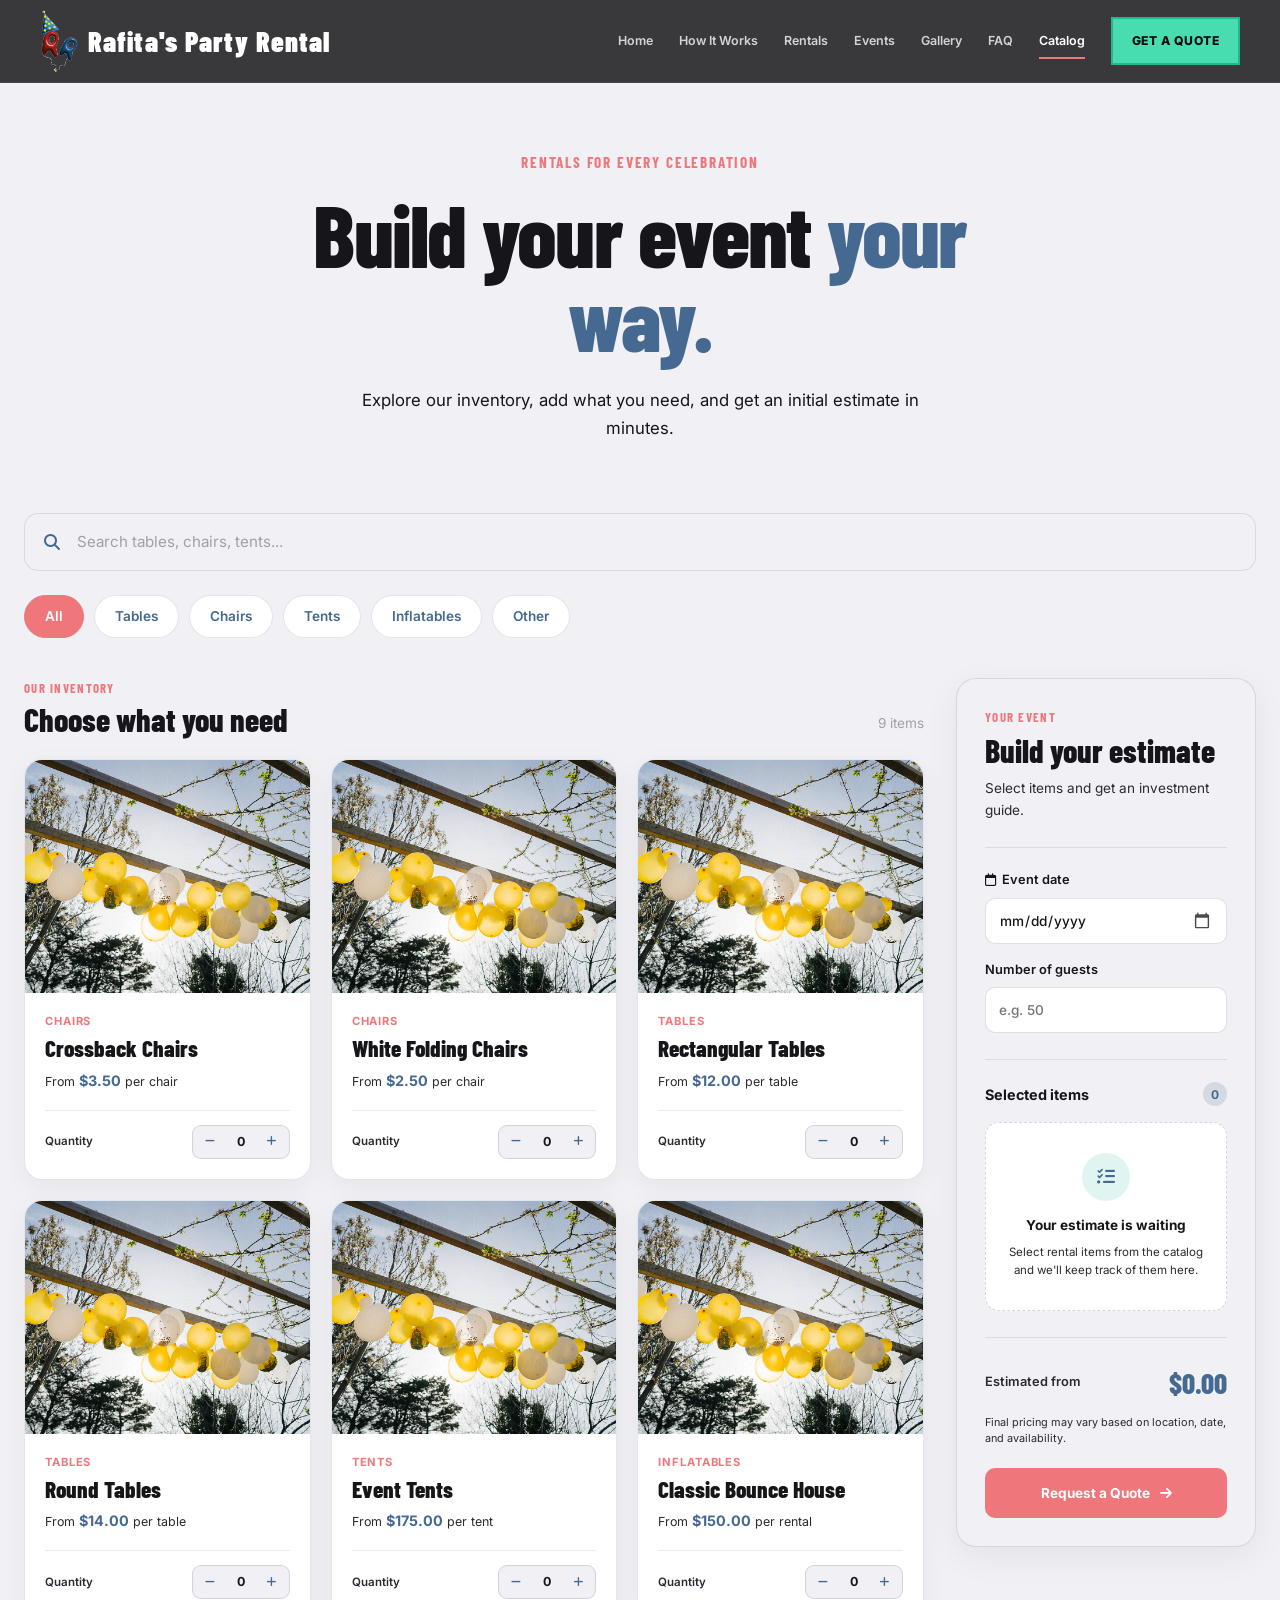
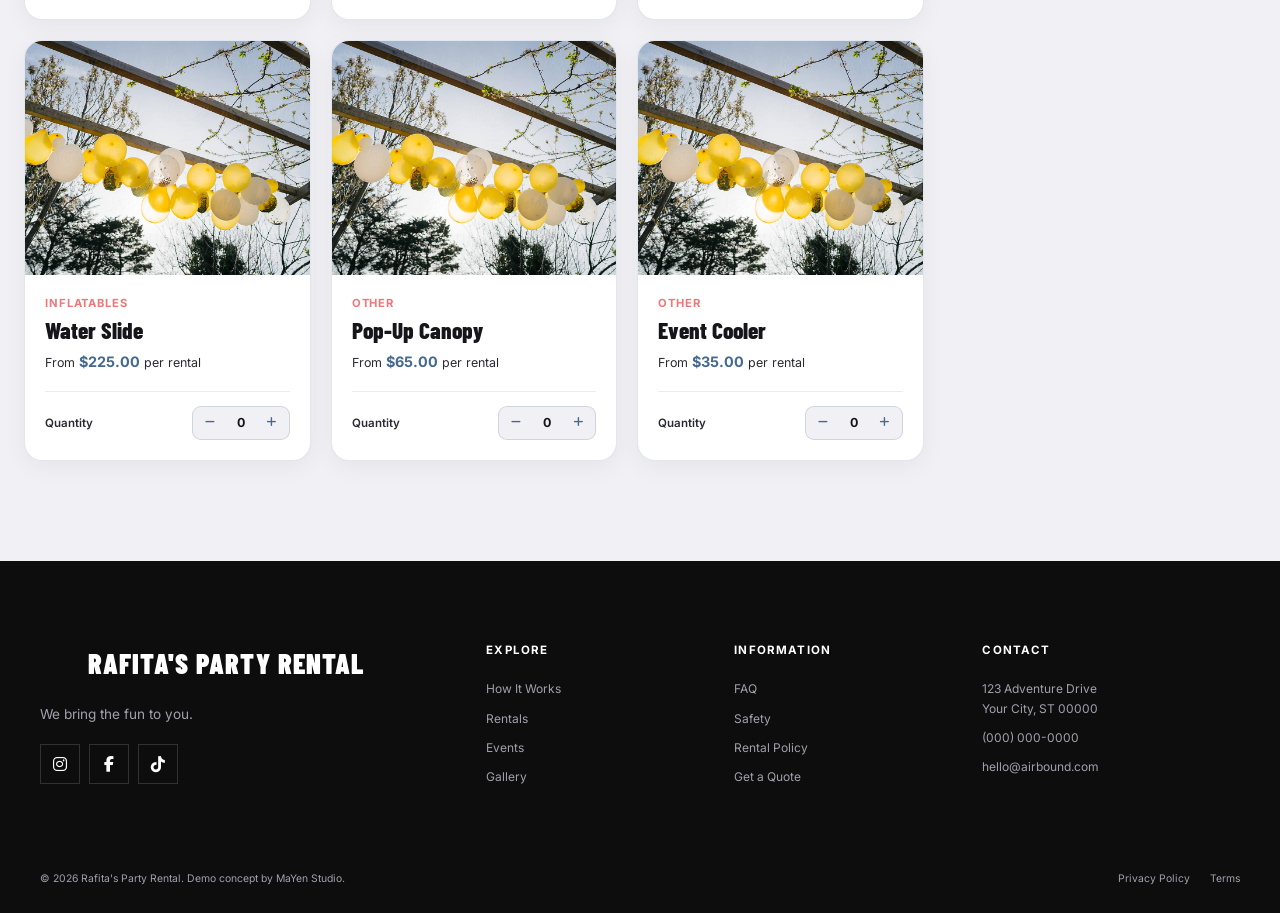
==== commit 553d09f0: "Logo en catalog" ====
--- a/catalog.html
+++ b/catalog.html
@@ -90,10 +90,8 @@
             >
 
                 <span class="logo-icon">
-
-                    <i class="fa-solid fa-bolt"></i>
-
-                </span>
+                        <img src="/public/img/123321.png" alt="Rafita's Party Rental Logo" class="img-logo">
+                    </span>
 
                 <span class="logo-text">
 
@@ -705,4 +703,4 @@
 
 </body>
 
-</html>+</html>
--- a/public/css/styles - copia (2).css
+++ b/public/css/styles - copia (2).css
@@ -371,13 +371,12 @@
 .logo-icon {
 
     width: 38px;
-    height: 38px;
 
     display: grid;
 
     place-items: center;
 
-    background: var(--accent);
+    /*background: var(--accent);*/
 
     color: var(--black);
 
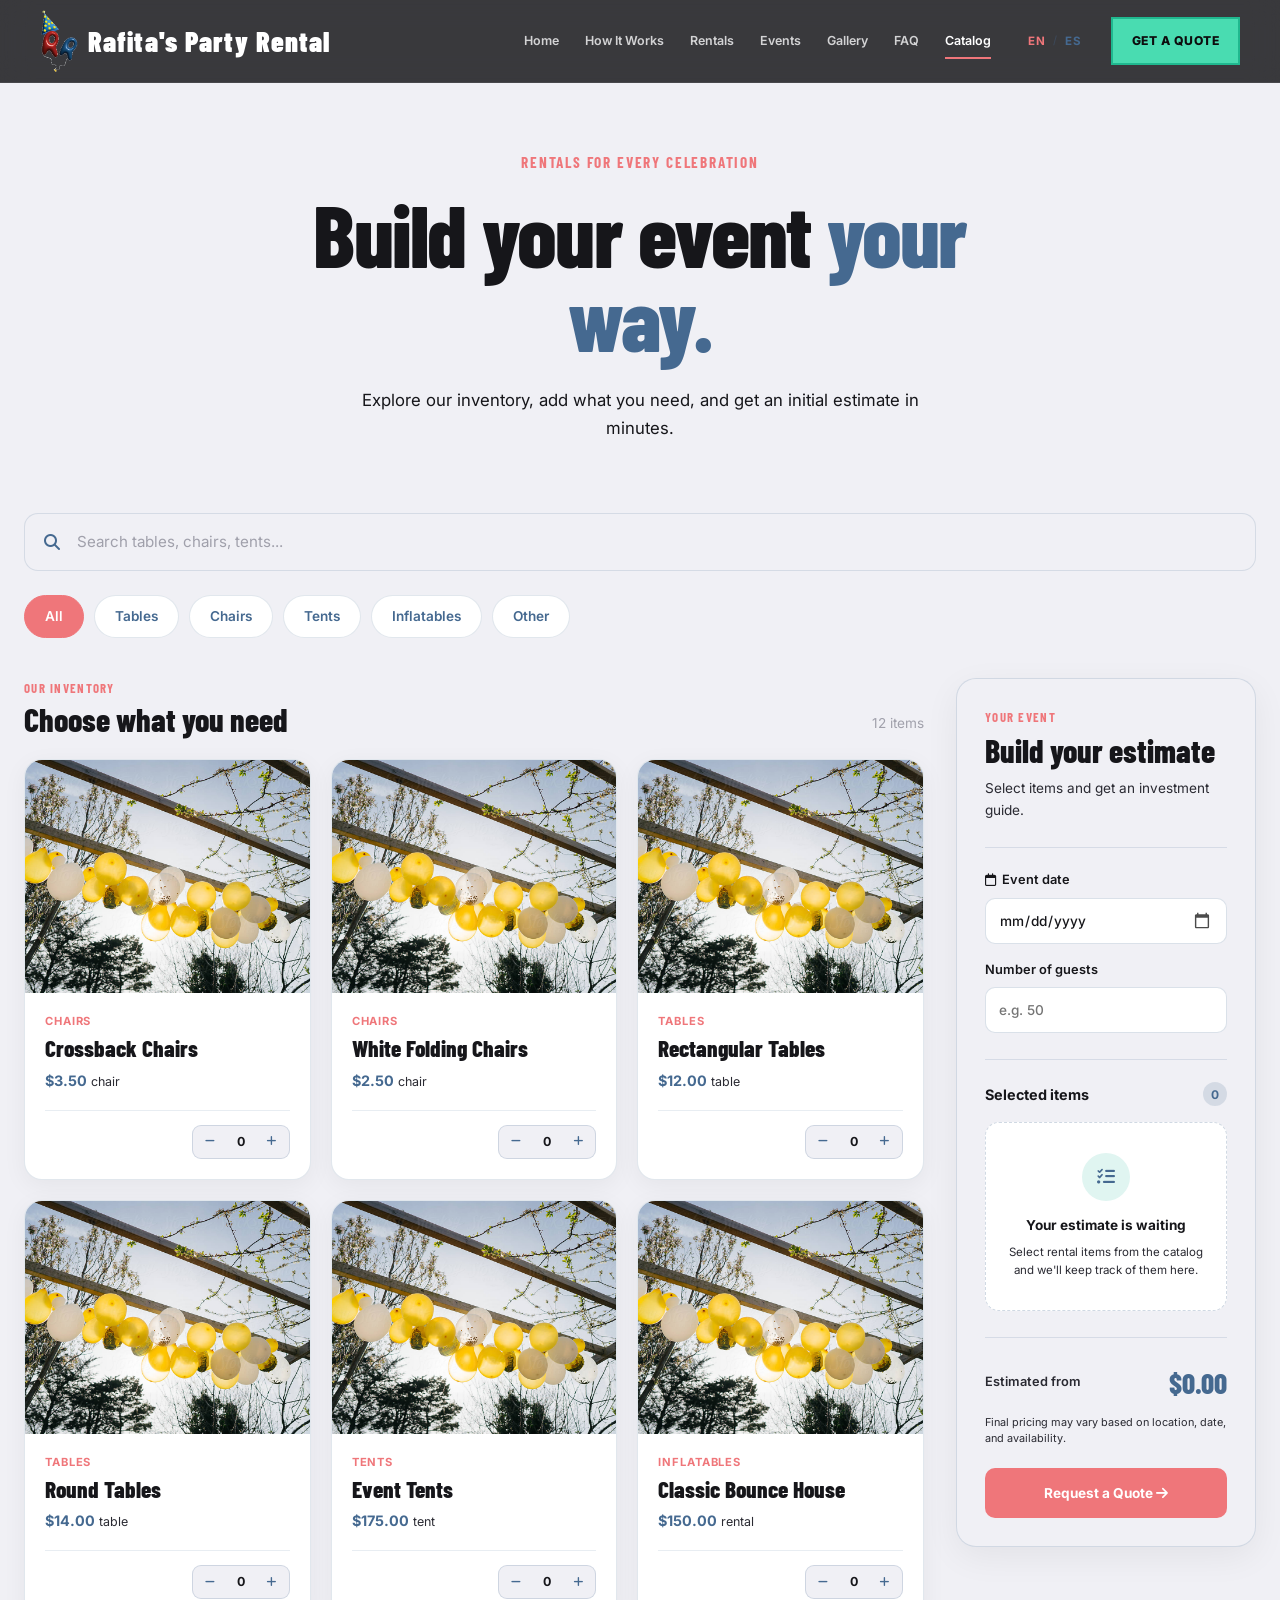
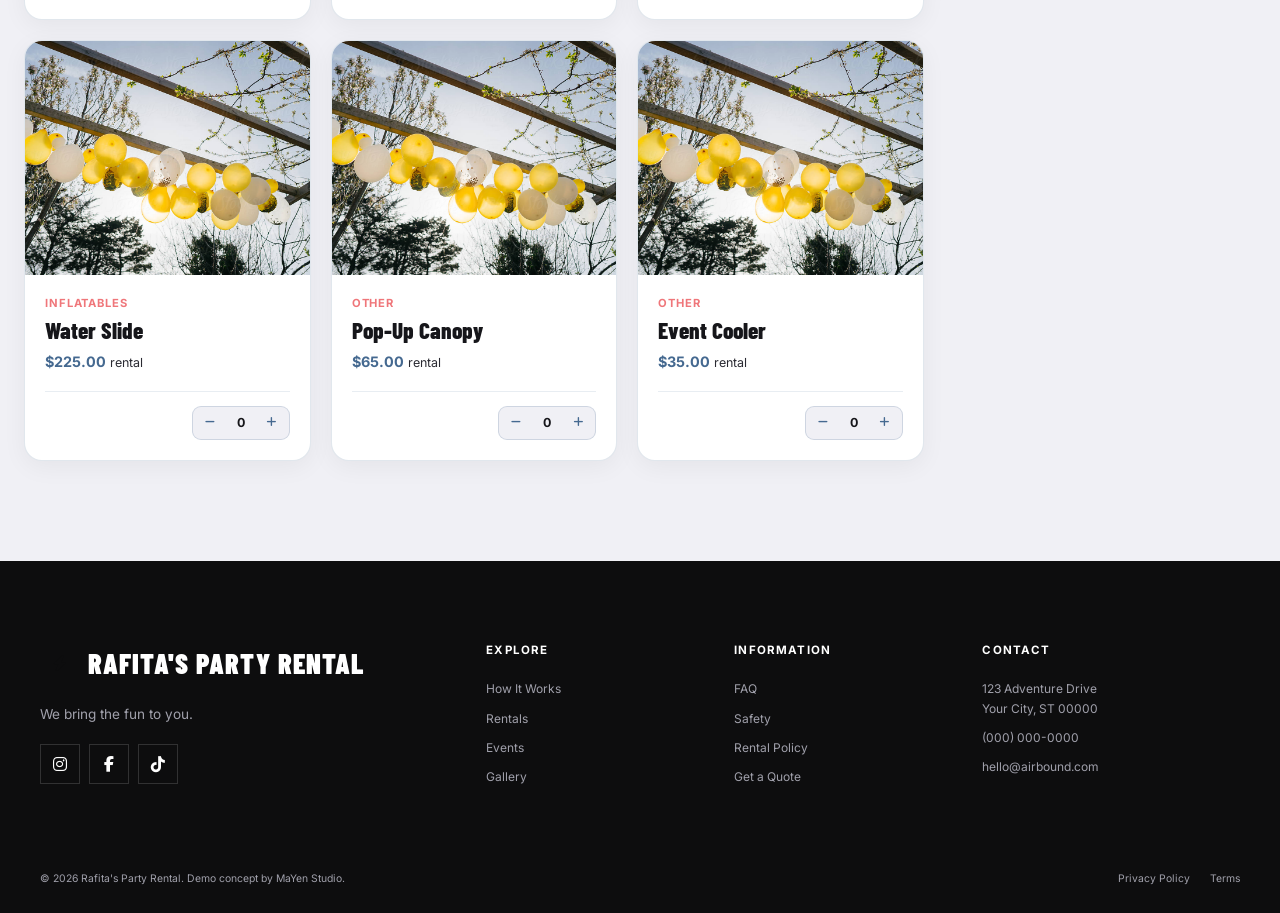
==== commit 80c0078c: "Mejoras: traduccion 50%, formulario terminado" ====
--- a/catalog.html
+++ b/catalog.html
@@ -90,7 +90,7 @@
             >
 
                 <span class="logo-icon">
-                        <img src="/public/img/123321.png" alt="Rafita's Party Rental Logo" class="img-logo">
+                        <img src="public/img/123321.png" alt="Rafita's Party Rental Logo" class="img-logo">
                     </span>
 
                 <span class="logo-text">
@@ -106,40 +106,66 @@
 
             <nav class="desktop-nav">
 
-                <a href="index.html#home">
+                <a href="index.html#home" data-i18n="nav.home">  
                     Home
                 </a>
 
-                <a href="index.html#how-it-works">
+                <a href="index.html#how-it-works" data-i18n="nav.howItWorks">
                     How It Works
                 </a>
 
-                <a href="index.html#rentals">
+                <a href="index.html#rentals" data-i18n="nav.rentals">
                     Rentals
                 </a>
 
-                <a href="index.html#events">
+                <a href="index.html#events" data-i18n="nav.events">
                     Events
                 </a>
 
-                <a href="index.html#gallery">
+                <a href="index.html#gallery" data-i18n="nav.gallery">
                     Gallery
                 </a>
 
-                <a href="index.html#faq">
+                <a href="index.html#faq" data-i18n="nav.faq">
                     FAQ
                 </a>
 
                 <a
                     href="catalog.html"
-                    class="active"
+                    class="active" data-i18n="nav.catalog"
                 >
                     Catalog
                 </a>
 
+                <div class="language-switcher">
+
+                    <button
+                        type="button"
+                        class="language-button active"
+                        data-language="en"
+                        aria-label="Switch to English"
+                    >
+                        EN
+                    </button>
+
+                    <span class="language-divider" aria-hidden="true">
+                        /
+                    </span>
+
+                    <button
+                        type="button"
+                        class="language-button"
+                        data-language="es"
+                        aria-label="Cambiar a español"
+                    >
+                        ES
+                    </button>
+
+                </div>
+
                 <a
                     href="index.html#quote"
-                    class="nav-button"
+                    class="nav-button" data-i18n="nav.getQuote"
                 >
                     Get a Quote
                 </a>
@@ -170,40 +196,67 @@
             id="mobile-nav"
         >
 
-            <a href="index.html#home">
+            <a href="index.html#home" data-i18n="nav.home">
                 Home
             </a>
 
-            <a href="index.html#how-it-works">
+            <a href="index.html#how-it-works" data-i18n="nav.howItWorks">
                 How It Works
             </a>
 
-            <a href="index.html#rentals">
+            <a href="index.html#rentals" data-i18n="nav.rentals">
                 Rentals
             </a>
 
-            <a href="index.html#events">
+            <a href="index.html#events" data-i18n="nav.events">
                 Events
             </a>
 
-            <a href="index.html#gallery">
+            <a href="index.html#gallery" data-i18n="nav.gallery">
                 Gallery
             </a>
 
-            <a href="index.html#faq">
+            <a href="index.html#faq" data-i18n="nav.faq">
                 FAQ
             </a>
 
+
             <a
                 href="catalog.html"
-                class="active"
+                class="active" data-i18n="nav.catalog"
             >
                 Catalog
             </a>
 
+            <div class="language-switcher">
+
+                <button
+                    type="button"
+                    class="language-button active"
+                    data-language="en"
+                    aria-label="Switch to English"
+                >
+                    EN
+                </button>
+
+                <span class="language-divider" aria-hidden="true">
+                    /
+                </span>
+
+                <button
+                    type="button"
+                    class="language-button"
+                    data-language="es"
+                    aria-label="Cambiar a español"
+                >
+                    ES
+                </button>
+
+            </div>
+
             <a
                 href="index.html#quote"
-                class="nav-button"
+                class="nav-button" data-i18n="nav.getQuote"
             >
                 Get a Quote
             </a>
@@ -236,22 +289,29 @@
 
             <div class="catalog-hero">
 
-                <span class="catalog-eyebrow">
+                <span
+                    class="catalog-eyebrow"
+                    data-i18n="catalog.heroEyebrow"
+                >
                     Rentals for every celebration
                 </span>
 
                 <h1>
-                    Build your event
-                    <em>your way.</em>
+                    <span data-i18n="catalog.heroTitle">
+                        Build your event
+                    </span>
+
+                    <em data-i18n="catalog.heroTitleEm">
+                        your way.
+                    </em>
                 </h1>
 
-                <p>
+                <p data-i18n="catalog.heroDescription">
                     Explore our inventory, add what you need,
                     and get an initial estimate in minutes.
                 </p>
 
             </div>
-
 
             <!-- =================================================
                 CATALOG CONTENT
@@ -273,17 +333,24 @@
                         id="catalog-search"
                         placeholder="Search tables, chairs, tents..."
                         aria-label="Search rental items"
+                        data-i18n-placeholder="catalog.searchPlaceholder"
+                        data-i18n-aria-label="catalog.searchLabel"
                     >
                 </div>
 
 
                 <!-- Categories -->
-                <div class="catalog-categories" aria-label="Rental categories">
+                <div
+                    class="catalog-categories"
+                    aria-label="Rental categories"
+                    data-i18n-aria-label="catalog.categoriesLabel"
+                >
 
                     <button
                         type="button"
                         class="category-button active"
                         data-category="all"
+                        data-i18n="catalog.all"
                     >
                         All
                     </button>
@@ -292,6 +359,7 @@
                         type="button"
                         class="category-button"
                         data-category="tables"
+                        data-i18n="catalog.tables"
                     >
                         Tables
                     </button>
@@ -300,6 +368,7 @@
                         type="button"
                         class="category-button"
                         data-category="chairs"
+                        data-i18n="catalog.chairs"
                     >
                         Chairs
                     </button>
@@ -308,6 +377,7 @@
                         type="button"
                         class="category-button"
                         data-category="tents"
+                        data-i18n="catalog.tents"
                     >
                         Tents
                     </button>
@@ -316,6 +386,7 @@
                         type="button"
                         class="category-button"
                         data-category="inflatables"
+                        data-i18n="catalog.inflatables"
                     >
                         Inflatables
                     </button>
@@ -324,6 +395,7 @@
                         type="button"
                         class="category-button"
                         data-category="other"
+                        data-i18n="catalog.other"
                     >
                         Other
                     </button>
@@ -343,11 +415,24 @@
 
                     <div class="products-header">
                         <div>
-                            <span class="products-eyebrow">Our inventory</span>
-                            <h2>Choose what you need</h2>
+                            <span
+                                class="products-eyebrow"
+                                data-i18n="catalog.inventoryEyebrow"
+                            >
+                                Our inventory
+                            </span>
+
+                            <h2 data-i18n="catalog.inventoryTitle">
+                                Choose what you need
+                            </h2>
                         </div>
 
-                        <span class="products-count">12 items</span>
+                        <span
+                            class="products-count"
+                            data-i18n="catalog.items"
+                        >
+                            12 items
+                        </span>
                     </div>
 
 
@@ -362,13 +447,22 @@
                 <aside class="estimate-panel">
 
                     <div class="estimate-header">
-                        <span class="estimate-eyebrow">Your event</span>
-
-                        <h2>Build your estimate</h2>
-
-                        <p>
+
+                        <span
+                            class="estimate-eyebrow"
+                            data-i18n="catalog.estimate.eyebrow"
+                        >
+                            Your event
+                        </span>
+
+                        <h2 data-i18n="catalog.estimate.title">
+                            Build your estimate
+                        </h2>
+
+                        <p data-i18n="catalog.estimate.description">
                             Select items and get an investment guide.
                         </p>
+
                     </div>
 
 
@@ -378,8 +472,14 @@
                         <div class="estimate-field">
 
                             <label for="event-date">
-                                <i class="fa-regular fa-calendar" aria-hidden="true"></i>
-                                Event date
+                                <i
+                                    class="fa-regular fa-calendar"
+                                    aria-hidden="true"
+                                ></i>
+
+                                <span data-i18n="catalog.estimate.eventDate">
+                                    Event date
+                                </span>
                             </label>
 
                             <input
@@ -394,7 +494,9 @@
                         <div class="estimate-field">
 
                             <label for="guest-count">
-                                Number of guests
+                                <span data-i18n="catalog.estimate.guestCount">
+                                    Number of guests
+                                </span>
                             </label>
 
                             <input
@@ -403,6 +505,7 @@
                                 name="guest-count"
                                 min="1"
                                 placeholder="e.g. 50"
+                                data-i18n-placeholder="catalog.estimate.guestCountPlaceholder"
                             >
 
                         </div>
@@ -414,8 +517,13 @@
                     <div class="estimate-items">
 
                         <div class="estimate-items-header">
-                            <h3>Selected items</h3>
+
+                            <h3 data-i18n="catalog.estimate.selectedItems">
+                                Selected items
+                            </h3>
+
                             <span>0</span>
+
                         </div>
 
                         <div class="empty-estimate">
@@ -427,9 +535,11 @@
                                 ></i>
                             </div>
 
-                            <p>Your estimate is waiting</p>
-
-                            <span>
+                            <p data-i18n="catalog.estimate.emptyTitle">
+                                Your estimate is waiting
+                            </p>
+
+                            <span data-i18n="catalog.estimate.emptyDescription">
                                 Select rental items from the catalog
                                 and we'll keep track of them here.
                             </span>
@@ -443,11 +553,16 @@
                     <div class="estimate-total">
 
                         <div class="estimate-total-row">
-                            <span>Estimated from</span>
+
+                            <span data-i18n="catalog.estimate.estimatedFrom">
+                                Estimated from
+                            </span>
+
                             <strong>$0.00</strong>
+
                         </div>
 
-                        <p>
+                        <p data-i18n="catalog.estimate.pricingNote">
                             Final pricing may vary based on location,
                             date, and availability.
                         </p>
@@ -455,12 +570,22 @@
                     </div>
 
 
-                    <button type="button" class="estimate-button">
-                        Request a Quote
-                        <i
-                            class="fa-solid fa-arrow-right"
-                            aria-hidden="true"
-                        ></i>
+                    <button
+                        type="button"
+                        class="estimate-button"
+                    >
+                        <a href="quote-request.html">
+
+                            <span data-i18n="catalog.estimate.requestQuote">
+                                Request a Quote
+                            </span>
+
+                            <i
+                                class="fa-solid fa-arrow-right"
+                                aria-hidden="true"
+                            ></i>
+
+                        </a>
                     </button>
 
                 </aside>
@@ -699,6 +824,9 @@
 
     <script src="public/js/script.js"></script>
     <script src="public/js/products.js"></script>
+    <script src="public/js/translations.js"></script>
+    <script src="public/js/language.js"></script>
+
     <script src="public/js/catalog.js"></script>
 
 </body>
--- a/public/css/styles - copia (2).css
+++ b/public/css/styles - copia (2).css
@@ -4029,4 +4029,892 @@
         margin-top: 70px;
         padding-top: 40px;
     }
+}
+
+
+/* =====================================================
+   QUOTE REQUEST — INTRO
+===================================================== */
+
+.quote-request-section {
+    padding: 110px 0 100px;
+}
+
+.quote-request-container {
+    width: min(
+        calc(100% - 48px),
+        var(--container)
+    );
+
+    margin: 0 auto;
+}
+
+
+/* =====================================================
+   INTRO
+===================================================== */
+
+.quote-request-intro {
+    max-width: 760px;
+
+    margin-bottom: 56px;
+}
+
+.quote-request-eyebrow {
+    display: inline-flex;
+    align-items: center;
+
+    margin-bottom: 16px;
+
+    font-size: 0.75rem;
+    font-weight: 700;
+    line-height: 1.2;
+
+    text-transform: uppercase;
+    letter-spacing: 0.12em;
+
+    color: var(--coral);
+}
+
+.quote-request-intro h1 {
+    margin: 0 0 18px;
+
+    font-size: clamp(
+        2.6rem,
+        5vw,
+        4.4rem
+    );
+
+    font-weight: 700;
+    line-height: 0.98;
+    letter-spacing: -0.035em;
+
+    color: var(--dark);
+}
+
+.quote-request-intro p {
+    max-width: 650px;
+
+    margin: 0;
+
+    font-size: 1rem;
+    line-height: 1.7;
+
+    color: var(--dark);
+    opacity: 0.82;
+}
+
+
+/* =====================================================
+   INTRO ACCENT
+===================================================== */
+
+.quote-request-intro h1::after {
+    content: "";
+
+    display: block;
+
+    width: 56px;
+    height: 5px;
+
+    margin-top: 24px;
+
+    border-radius: 999px;
+
+    background: var(--yellow);
+}
+
+
+/* =====================================================
+   QUOTE REQUEST LAYOUT
+===================================================== */
+
+.quote-request-layout {
+    display: grid;
+    grid-template-columns: minmax(0, 1.5fr) minmax(320px, 0.8fr);
+    gap: 64px;
+    align-items: start;
+}
+
+
+/* =====================================================
+   FORM WRAPPER
+===================================================== */
+
+.quote-request-form-wrapper {
+    min-width: 0;
+    padding: 42px;
+
+    background: var(--white);
+
+    border: 1px solid rgba(69, 105, 144, 0.16);
+    border-radius: 24px;
+
+    box-shadow:
+        0 16px 45px rgba(69, 105, 144, 0.08);
+}
+
+.quote-request-form-wrapper::before {
+    content: "";
+
+    display: block;
+
+    width: 48px;
+    height: 4px;
+
+    margin-bottom: 28px;
+
+    border-radius: 999px;
+
+    background: var(--mint-dark);
+}
+
+.quote-request-form {
+    display: flex;
+    flex-direction: column;
+    gap: 40px;
+}
+
+
+/* =====================================================
+   FORM SECTIONS
+===================================================== */
+
+.quote-form-section {
+    margin: 0;
+    padding: 0;
+
+    border: 0;
+}
+
+.quote-form-section legend {
+    margin-bottom: 8px;
+
+    font-size: 1.4rem;
+    font-weight: 700;
+    line-height: 1.2;
+
+    color: var(--blue-dark);
+}
+
+.quote-form-description {
+    max-width: 580px;
+
+    margin: 0 0 24px;
+
+    font-size: 0.92rem;
+    line-height: 1.6;
+
+    color: var(--blue);
+    opacity: 0.78;
+}
+
+
+/* =====================================================
+   FORM GRID
+===================================================== */
+
+.quote-form-grid {
+    display: grid;
+    grid-template-columns: repeat(2, minmax(0, 1fr));
+    gap: 20px;
+}
+
+
+/* =====================================================
+   FORM FIELDS
+===================================================== */
+
+.quote-form-field {
+    display: flex;
+    flex-direction: column;
+    gap: 8px;
+
+    margin-bottom: 20px;
+}
+
+.quote-form-grid .quote-form-field {
+    margin-bottom: 0;
+}
+
+.quote-form-field label {
+    font-size: 0.82rem;
+    font-weight: 700;
+    line-height: 1.3;
+
+    color: var(--blue-dark);
+}
+
+.quote-form-field input,
+.quote-form-field textarea {
+    width: 100%;
+
+    padding: 14px 16px;
+
+    border: 1px solid rgba(69, 105, 144, 0.18);
+    border-radius: 12px;
+
+    background: var(--white);
+
+    font-family: inherit;
+    font-size: 0.94rem;
+    line-height: 1.5;
+
+    color: var(--blue-dark);
+
+    outline: none;
+
+    transition:
+        border-color var(--transition),
+        box-shadow var(--transition),
+        transform var(--transition);
+}
+
+.quote-form-field input {
+    min-height: 52px;
+}
+
+.quote-form-field textarea {
+    min-height: 150px;
+
+    resize: vertical;
+}
+
+.quote-form-field input::placeholder,
+.quote-form-field textarea::placeholder {
+    color: var(--blue);
+    opacity: 0.48;
+}
+
+
+/* =====================================================
+   FIELD INTERACTIONS
+===================================================== */
+
+.quote-form-field input:hover,
+.quote-form-field textarea:hover {
+    border-color: rgba(69, 105, 144, 0.32);
+}
+
+.quote-form-field input:focus,
+.quote-form-field textarea:focus {
+    border-color: var(--coral);
+
+    box-shadow:
+        0 0 0 4px var(--coral-soft);
+}
+
+
+/* =====================================================
+   DATE INPUT
+===================================================== */
+
+.quote-form-field input[type="date"] {
+    color-scheme: light;
+}
+
+.quote-form-field input[type="date"]::-webkit-calendar-picker-indicator {
+    cursor: pointer;
+
+    opacity: 0.65;
+}
+
+
+/* =====================================================
+   FORM SECTION SEPARATOR
+===================================================== */
+
+.quote-form-section + .quote-form-section {
+    padding-top: 34px;
+
+    border-top: 1px solid rgba(69, 105, 144, 0.14);
+}
+
+/* =====================================================
+   QUOTE SUBMIT BUTTON
+===================================================== */
+
+.quote-submit-button {
+    display: inline-flex;
+    align-items: center;
+    justify-content: center;
+    gap: 12px;
+
+    width: 100%;
+    min-height: 56px;
+
+    margin-top: 4px;
+    padding: 15px 24px;
+
+    border: 0;
+    border-radius: 14px;
+
+    background: var(--coral);
+    color: var(--white);
+
+    font-family: inherit;
+    font-size: 0.95rem;
+    font-weight: 700;
+
+    cursor: pointer;
+
+    box-shadow:
+        0 8px 20px rgba(239, 118, 122, 0.20);
+
+    transition:
+        background var(--transition),
+        transform var(--transition),
+        box-shadow var(--transition);
+}
+
+/* =====================================================
+   QUOTE SUBMIT MESSAGE
+===================================================== */
+
+.quote-submit-message {
+    min-height: 22px;
+
+    margin: -20px 0 0;
+
+    font-size: 0.8rem;
+    line-height: 1.5;
+
+    text-align: center;
+
+    color: var(--green-dark);
+}
+
+/* =====================================================
+   BUTTON ICON
+===================================================== */
+
+.quote-submit-button i {
+    font-size: 0.85rem;
+
+    transition:
+        transform var(--transition);
+}
+
+
+/* =====================================================
+   HOVER
+===================================================== */
+
+.quote-submit-button:hover {
+    background: var(--coral-dark);
+
+    transform: translateY(-2px);
+
+    box-shadow:
+        0 12px 26px rgba(239, 118, 122, 0.25);
+}
+
+.quote-submit-button:hover i {
+    transform: translateX(4px);
+}
+
+
+/* =====================================================
+   ACTIVE
+===================================================== */
+
+.quote-submit-button:active {
+    transform: translateY(0);
+
+    box-shadow:
+        0 6px 14px rgba(239, 118, 122, 0.18);
+}
+
+
+/* =====================================================
+   KEYBOARD FOCUS
+===================================================== */
+
+.quote-submit-button:focus-visible {
+    outline: 3px solid var(--coral);
+    outline-offset: 4px;
+}
+
+/* =====================================================
+   QUOTE SUMMARY
+===================================================== */
+
+.quote-summary {
+    position: sticky;
+    top: 120px;
+
+    padding: 32px;
+
+    background: var(--white);
+
+    border: 1px solid rgba(69, 105, 144, 0.16);
+    border-radius: 24px;
+
+    box-shadow:
+        0 14px 40px rgba(69, 105, 144, 0.08);
+}
+
+
+/* =====================================================
+   SUMMARY HEADER
+===================================================== */
+
+.quote-summary-header {
+    padding-bottom: 24px;
+
+    border-bottom: 1px solid rgba(69, 105, 144, 0.12);
+}
+
+.quote-summary-eyebrow {
+    display: block;
+
+    margin-bottom: 8px;
+
+    font-size: 0.72rem;
+    font-weight: 700;
+    line-height: 1.2;
+
+    text-transform: uppercase;
+    letter-spacing: 0.12em;
+
+    color: var(--coral);
+}
+
+.quote-summary-header h2 {
+    margin: 0 0 8px;
+
+    font-size: 1.65rem;
+    line-height: 1.15;
+
+    color: var(--blue-dark);
+}
+
+.quote-summary-header p {
+    margin: 0;
+
+    font-size: 0.88rem;
+    line-height: 1.6;
+
+    color: var(--blue);
+    opacity: 0.78;
+}
+
+
+/* =====================================================
+   SELECTED ITEMS
+===================================================== */
+
+.quote-selected-items {
+    padding: 24px 0;
+}
+
+.quote-items-list {
+    display: flex;
+    flex-direction: column;
+    gap: 16px;
+}
+
+.quote-selected-item {
+    display: flex;
+    align-items: flex-start;
+    justify-content: space-between;
+    gap: 20px;
+
+    padding-bottom: 16px;
+
+    border-bottom: 1px solid rgba(69, 105, 144, 0.10);
+}
+
+.quote-selected-item-info {
+    display: flex;
+    flex-direction: column;
+    gap: 4px;
+}
+
+.quote-selected-item-info strong {
+    font-size: 0.9rem;
+    line-height: 1.3;
+
+    color: var(--blue-dark);
+}
+
+.quote-selected-item-info span {
+    font-size: 0.78rem;
+    line-height: 1.3;
+
+    color: var(--blue);
+    opacity: 0.7;
+}
+
+.quote-selected-item > strong {
+    flex-shrink: 0;
+
+    font-size: 0.88rem;
+
+    color: var(--blue-dark);
+}
+
+
+/* =====================================================
+   SUMMARY BREAKDOWN
+===================================================== */
+
+.quote-summary-breakdown {
+    display: flex;
+    flex-direction: column;
+    gap: 10px;
+
+    padding-top: 18px;
+}
+
+.quote-summary-breakdown > div {
+    display: flex;
+    align-items: center;
+    justify-content: space-between;
+    gap: 20px;
+}
+
+.quote-summary-breakdown span {
+    font-size: 0.8rem;
+    color: var(--blue);
+}
+
+.quote-summary-breakdown strong {
+    font-size: 0.82rem;
+    color: var(--blue-dark);
+}
+
+
+/* =====================================================
+   EMPTY STATE
+===================================================== */
+
+.quote-empty-state {
+    display: flex;
+    flex-direction: column;
+    align-items: center;
+
+    padding: 28px 12px;
+
+    text-align: center;
+}
+
+.quote-empty-icon {
+    display: flex;
+    align-items: center;
+    justify-content: center;
+
+    width: 52px;
+    height: 52px;
+    margin-bottom: 16px;
+
+    border-radius: 14px;
+
+    background: var(--mint);
+
+    color: var(--blue);
+}
+
+.quote-empty-icon i {
+    font-size: 1rem;
+}
+
+.quote-empty-state p {
+    margin: 0 0 6px;
+
+    font-size: 0.9rem;
+    font-weight: 700;
+
+    color: var(--blue-dark);
+}
+
+.quote-empty-state span {
+    max-width: 260px;
+
+    font-size: 0.78rem;
+    line-height: 1.55;
+
+    color: var(--blue);
+    opacity: 0.7;
+}
+
+
+/* =====================================================
+   TOTAL
+===================================================== */
+
+.quote-summary-total {
+    display: flex;
+    align-items: flex-end;
+    justify-content: space-between;
+    gap: 20px;
+
+    padding-top: 22px;
+
+    border-top: 1px solid rgba(69, 105, 144, 0.12);
+}
+
+.quote-summary-total span {
+    font-size: 0.82rem;
+    color: var(--blue);
+}
+
+.quote-summary-total strong {
+    font-size: 1.45rem;
+    line-height: 1;
+
+    color: var(--blue-dark);
+}
+
+
+/* =====================================================
+   SUMMARY NOTE
+===================================================== */
+
+.quote-summary-note {
+    margin: 14px 0 0;
+
+    font-size: 0.72rem;
+    line-height: 1.55;
+
+    color: var(--blue);
+    opacity: 0.65;
+}
+
+/* =====================================================
+   QUOTE REQUEST — TABLET
+===================================================== */
+
+@media (max-width: 1000px) {
+
+    .quote-request-layout {
+        grid-template-columns: 1fr;
+        gap: 32px;
+    }
+
+    .quote-summary {
+        position: static;
+    }
+
+}
+
+/* =====================================================
+   QUOTE REQUEST — MOBILE
+===================================================== */
+
+@media (max-width: 600px) {
+
+    /* ---------------------------------------------
+       MAIN LAYOUT
+    --------------------------------------------- */
+
+    .quote-request-layout {
+        gap: 24px;
+    }
+
+
+    /* ---------------------------------------------
+       FORM CARD
+    --------------------------------------------- */
+
+    .quote-request-form-wrapper {
+        padding: 24px 20px;
+        border-radius: 18px;
+    }
+
+    .quote-request-form {
+        gap: 32px;
+    }
+
+
+    /* ---------------------------------------------
+       FORM SECTIONS
+    --------------------------------------------- */
+
+    .quote-form-section + .quote-form-section {
+        padding-top: 28px;
+    }
+
+    .quote-form-section legend {
+        font-size: 1.25rem;
+    }
+
+    .quote-form-description {
+        margin-bottom: 20px;
+        font-size: 0.88rem;
+    }
+
+
+    /* ---------------------------------------------
+       FORM GRID
+    --------------------------------------------- */
+
+    .quote-form-grid {
+        grid-template-columns: 1fr;
+        gap: 0;
+    }
+
+    .quote-form-grid .quote-form-field {
+        margin-bottom: 20px;
+    }
+
+
+    /* ---------------------------------------------
+       INPUTS
+    --------------------------------------------- */
+
+    .quote-form-field input,
+    .quote-form-field textarea {
+        padding: 13px 14px;
+        border-radius: 10px;
+    }
+
+    .quote-form-field input {
+        min-height: 50px;
+    }
+
+    .quote-form-field textarea {
+        min-height: 140px;
+    }
+
+
+    /* ---------------------------------------------
+       SUBMIT BUTTON
+    --------------------------------------------- */
+
+    .quote-submit-button {
+        min-height: 54px;
+        border-radius: 12px;
+    }
+
+
+    /* ---------------------------------------------
+       SUMMARY CARD
+    --------------------------------------------- */
+
+    .quote-summary {
+        padding: 24px 20px;
+        border-radius: 18px;
+    }
+
+    .quote-summary-header {
+        padding-bottom: 20px;
+    }
+
+    .quote-summary-header h2 {
+        font-size: 1.45rem;
+    }
+
+    .quote-selected-items {
+        padding: 20px 0;
+    }
+
+
+    /* ---------------------------------------------
+       SUMMARY TOTAL
+    --------------------------------------------- */
+
+    .quote-summary-total strong {
+        font-size: 1.3rem;
+    }
+
+
+/* ---------------------------------------------
+   INTRO
+--------------------------------------------- */
+
+.quote-request-section {
+    padding: 80px 0 70px;
+}
+
+.quote-request-container {
+    width: min(
+        calc(100% - 32px),
+        var(--container)
+    );
+}
+
+.quote-request-intro {
+    margin-bottom: 36px;
+}
+
+.quote-request-intro h1 {
+    font-size: clamp(
+        2.3rem,
+        11vw,
+        3.2rem
+    );
+}
+
+.quote-request-intro p {
+    font-size: 0.92rem;
+    line-height: 1.65;
+}
+}
+
+
+/* =====================================================
+   LANGUAGE SWITCHER
+===================================================== */
+
+.language-switcher {
+    display: flex;
+    align-items: center;
+    gap: 5px;
+
+    margin-left: 8px;
+}
+
+.language-button {
+    padding: 5px 3px;
+
+    border: 0;
+    background: transparent;
+
+    font-family: inherit;
+    font-size: 0.72rem;
+    font-weight: 700;
+
+    color: var(--blue);
+    letter-spacing: 0.05em;
+
+    cursor: pointer;
+
+    transition:
+        color var(--transition),
+        opacity var(--transition);
+}
+
+.language-button:hover {
+    color: var(--coral);
+}
+
+.language-button.active {
+    color: var(--coral);
+}
+
+.language-divider {
+    font-size: 0.7rem;
+
+    color: var(--blue);
+    opacity: 0.35;
+
+    user-select: none;
+}
+
+/* =====================================================
+   MOBILE LANGUAGE SWITCHER
+===================================================== */
+
+@media (max-width: 900px) {
+
+    .mobile-nav .language-switcher {
+        justify-content: center;
+
+        width: 100%;
+
+        margin: 8px 0;
+        padding: 10px 0;
+    }
+
 }
